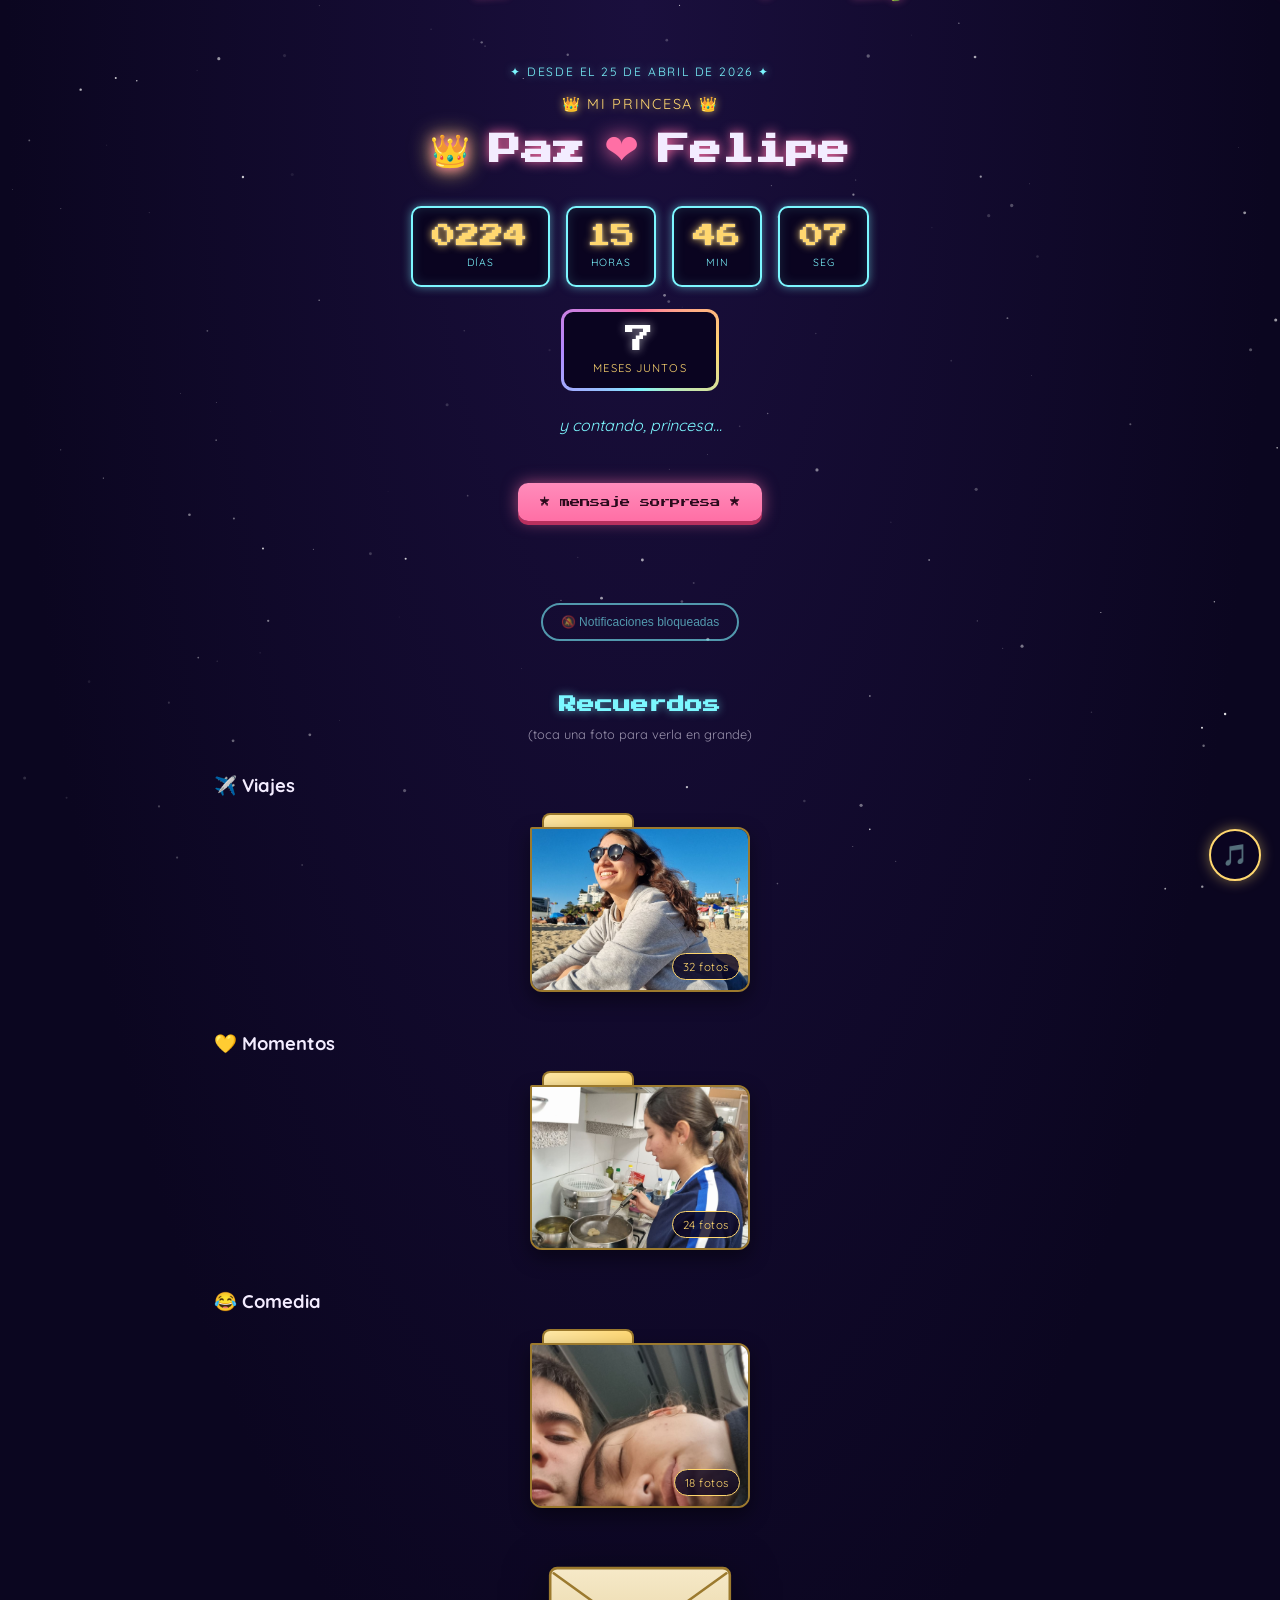
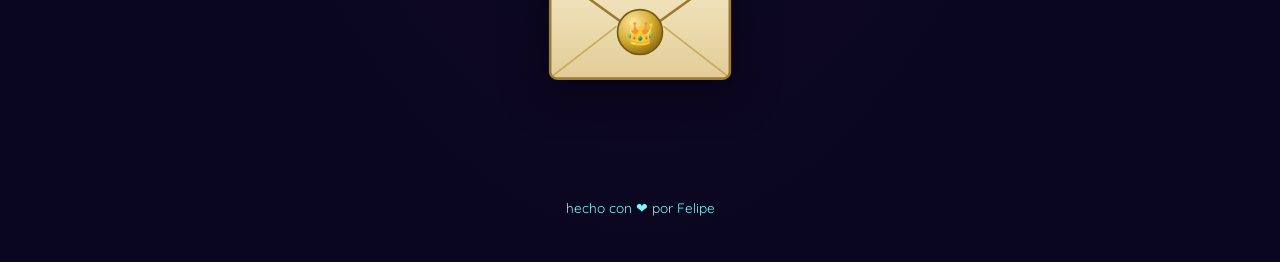
==== index.html @ 7b71f97b "Agrega musica de fondo con boton flotante Cancion: "Retro 8bit happy videogame music" (NiKneT_Art, P" ====
<!DOCTYPE html>
<html lang="es">
<head>
<meta charset="UTF-8">
<meta name="viewport" content="width=device-width, initial-scale=1.0, viewport-fit=cover">
<title>Paz 👑 Felipe</title>
<link rel="preconnect" href="https://fonts.googleapis.com">
<link rel="preconnect" href="https://fonts.gstatic.com" crossorigin>
<link href="https://fonts.googleapis.com/css2?family=Press+Start+2P&family=Quicksand:wght@400;600;700&display=swap" rel="stylesheet">
<link rel="stylesheet" href="style.css">
<link rel="manifest" href="manifest.json">
<link rel="icon" href="icons/icon-192.png">
<link rel="apple-touch-icon" href="icons/apple-touch-icon.png">
<meta name="theme-color" content="#1a0f3d">
<meta name="mobile-web-app-capable" content="yes">
<meta name="apple-mobile-web-app-capable" content="yes">
<meta name="apple-mobile-web-app-status-bar-style" content="black-translucent">
<meta name="apple-mobile-web-app-title" content="Paz y Felipe">
</head>
<body>

  <canvas id="stars-bg"></canvas>
  <div id="petals"></div>

  <audio id="bg-music" src="audio/background-music.mp3" loop preload="none"></audio>
  <button id="music-toggle" class="music-toggle" aria-label="Reproducir musica">&#127925;</button>

  <header class="hero">
    <p class="eyebrow">&#10022; desde el 25 de abril de 2026 &#10022;</p>
    <p class="princess-tag">&#128081; mi princesa &#128081;</p>
    <h1><span class="crown">&#128081;</span>Paz <button id="heart-btn" class="heart" aria-label="Presiona el corazon">&#10084;</button> Felipe</h1>

    <div id="counter" class="counter" aria-live="polite">
      <div class="unit"><span id="days">0000</span><small>días</small></div>
      <div class="unit"><span id="hours">00</span><small>horas</small></div>
      <div class="unit"><span id="minutes">00</span><small>min</small></div>
      <div class="unit"><span id="seconds">00</span><small>seg</small></div>
    </div>

    <div class="months-box">
      <div class="months-inner">
        <span id="months">0</span>
        <small>meses juntos</small>
      </div>
    </div>

    <p class="subtitle">y contando, princesa...</p>

    <button id="surprise-btn" class="surprise-btn">&#9733; mensaje sorpresa &#9733;</button>
    <p id="surprise-message" class="surprise-message"></p>

    <button id="notify-btn" class="notify-btn">&#128276; Avisarme cada mes cumplido</button>
  </header>

  <main>
    <section class="memories">
      <h2>Recuerdos</h2>
      <p class="hint">(toca una foto para verla en grande)</p>

      <div class="category">
        <h3>✈️ Viajes</h3>
        <div class="gallery" id="gallery-viajes"></div>
      </div>

      <div class="category">
        <h3>💛 Momentos</h3>
        <div class="gallery" id="gallery-momentos"></div>
      </div>

      <div class="category">
        <h3>😂 Comedia</h3>
        <div class="gallery" id="gallery-comedia"></div>
      </div>
    </section>

    <section class="letter-link">
      <a href="carta.html" class="letter-seal-button" aria-label="Abrir mi carta para ti">
        <svg viewBox="0 0 220 150" xmlns="http://www.w3.org/2000/svg" role="img" aria-hidden="true">
          <defs>
            <linearGradient id="envelope-paper" x1="0" y1="0" x2="0" y2="1">
              <stop offset="0%" stop-color="#f6e9c8"/>
              <stop offset="100%" stop-color="#e2cd97"/>
            </linearGradient>
            <radialGradient id="wax-gradient" cx="35%" cy="30%" r="75%">
              <stop offset="0%" stop-color="#ffe9a8"/>
              <stop offset="55%" stop-color="#d4af37"/>
              <stop offset="100%" stop-color="#8a6a10"/>
            </radialGradient>
          </defs>

          <rect x="6" y="14" width="208" height="128" rx="8" fill="url(#envelope-paper)" stroke="#9c7a2e" stroke-width="3"/>
          <path d="M10 20 L110 92 L210 20" fill="none" stroke="#9c7a2e" stroke-width="3" stroke-linecap="round" stroke-linejoin="round"/>
          <path d="M10 138 L82 82" fill="none" stroke="#c7a95c" stroke-width="2" stroke-linecap="round"/>
          <path d="M210 138 L138 82" fill="none" stroke="#c7a95c" stroke-width="2" stroke-linecap="round"/>

          <circle cx="110" cy="88" r="26" fill="url(#wax-gradient)" stroke="#7a5a13" stroke-width="2"/>
          <text x="110" y="98" text-anchor="middle" font-size="26">&#128081;</text>
        </svg>
      </a>
    </section>
  </main>

  <div id="lightbox" class="lightbox" aria-hidden="true">
    <button id="lightbox-close" class="lightbox-close" aria-label="Cerrar">&times;</button>
    <button id="lightbox-prev" class="lightbox-nav lightbox-prev" aria-label="Anterior">&#10094;</button>
    <img id="lightbox-img" src="" alt="Recuerdo ampliado">
    <button id="lightbox-next" class="lightbox-nav lightbox-next" aria-label="Siguiente">&#10095;</button>
    <span id="lightbox-counter" class="lightbox-counter"></span>
  </div>

  <footer>
    <p>hecho con &#10084; por Felipe</p>
  </footer>

  <script src="script.js"></script>
</body>
</html>
---- style.css ----
* {
  box-sizing: border-box;
}

:root {
  --bg-deep: #0b0620;
  --bg-mid: #1a0f3d;
  --accent: #ff6fa5;
  --accent-2: #7cf7ff;
  --accent-3: #ffd76f;
  --text: #f3ecff;
  --card-bg: rgba(26, 15, 61, 0.65);
  --card-border: rgba(124, 247, 255, 0.35);
}

html, body {
  margin: 0;
  min-height: 100%;
}

body {
  font-family: 'Quicksand', 'Segoe UI', sans-serif;
  color: var(--text);
  background: radial-gradient(ellipse at top, var(--bg-mid) 0%, var(--bg-deep) 70%);
  position: relative;
  overflow-x: hidden;
}

#stars-bg {
  position: fixed;
  inset: 0;
  width: 100%;
  height: 100%;
  z-index: 0;
  pointer-events: none;
}

#petals {
  position: fixed;
  inset: 0;
  width: 100%;
  height: 100%;
  z-index: 1;
  pointer-events: none;
  overflow: hidden;
}

.petal {
  position: absolute;
  top: -40px;
  font-size: 1.4rem;
  animation-name: fall;
  animation-timing-function: linear;
  animation-iteration-count: infinite;
  opacity: 0.85;
  filter: drop-shadow(0 0 4px rgba(255, 111, 165, 0.5));
}

@keyframes fall {
  0% { transform: translateY(-5vh) translateX(0) rotate(0deg); }
  50% { transform: translateY(50vh) translateX(20px) rotate(180deg); }
  100% { transform: translateY(105vh) translateX(-15px) rotate(360deg); }
}

header, main, footer {
  position: relative;
  z-index: 2;
}

/* boton de musica de fondo */
.music-toggle {
  position: fixed;
  bottom: 1.2rem;
  right: 1.2rem;
  z-index: 60;
  width: 52px;
  height: 52px;
  border-radius: 50%;
  background: #0a0420;
  border: 2px solid var(--accent-3);
  color: var(--accent-3);
  font-size: 1.3rem;
  cursor: pointer;
  box-shadow: 0 0 14px rgba(255, 215, 111, 0.45);
  transition: transform 0.2s ease;
}

.music-toggle:hover {
  transform: scale(1.08);
}

.music-toggle.playing {
  animation: note-bounce 1s ease-in-out infinite;
  border-color: var(--accent);
  color: var(--accent);
  box-shadow: 0 0 14px rgba(255, 111, 165, 0.5);
}

@keyframes note-bounce {
  0%, 100% { transform: scale(1); }
  50% { transform: scale(1.12); }
}

.hero {
  text-align: center;
  padding: 4rem 1.5rem 2.5rem;
}

.eyebrow {
  text-transform: uppercase;
  letter-spacing: 0.15em;
  font-size: 0.75rem;
  color: var(--accent-2);
  margin: 0 0 1rem;
  text-shadow: 0 0 8px rgba(124, 247, 255, 0.6);
}

.princess-tag {
  font-size: 0.9rem;
  letter-spacing: 0.12em;
  text-transform: uppercase;
  color: var(--accent-3);
  text-shadow: 0 0 8px rgba(255, 215, 111, 0.7);
  margin: 0 0 1rem;
}

.hero h1 {
  font-family: 'Press Start 2P', monospace;
  font-size: clamp(1.1rem, 4vw, 2rem);
  margin: 0 0 2rem;
  text-shadow: 0 0 12px var(--accent);
  display: flex;
  align-items: center;
  justify-content: center;
  gap: 0.6em;
  flex-wrap: wrap;
}

.crown {
  display: inline-block;
  animation: crown-float 2.4s ease-in-out infinite;
  filter: drop-shadow(0 0 10px var(--accent-3));
}

@keyframes crown-float {
  0%, 100% { transform: translateY(0) rotate(-4deg); }
  50% { transform: translateY(-8px) rotate(4deg); }
}

.heart {
  color: var(--accent);
  display: inline-block;
  background: none;
  border: none;
  font-size: 1.3em;
  cursor: pointer;
  animation: beat 1.4s ease-in-out infinite;
  filter: drop-shadow(0 0 10px var(--accent));
  padding: 0;
  line-height: 1;
}

.heart:hover {
  transform: scale(1.15);
}

@keyframes beat {
  0%, 100% { transform: scale(1); }
  50% { transform: scale(1.2); }
}

/* retro arcade counter */
.counter {
  display: flex;
  justify-content: center;
  gap: 1rem;
  flex-wrap: wrap;
  margin-top: 2.2rem;
}

.unit {
  background: #0a0420;
  border: 2px solid var(--accent-2);
  border-radius: 10px;
  padding: 1rem 1.2rem;
  min-width: 90px;
  box-shadow:
    0 0 10px rgba(124, 247, 255, 0.5),
    inset 0 0 12px rgba(124, 247, 255, 0.15);
}

.unit span {
  display: block;
  font-family: 'Press Start 2P', monospace;
  font-size: 1.5rem;
  color: var(--accent-3);
  text-shadow: 0 0 8px var(--accent-3), 0 0 2px #fff;
  animation: flicker 3.2s infinite steps(1);
}

@keyframes flicker {
  0%, 92%, 96%, 100% { opacity: 1; }
  94% { opacity: 0.7; }
}

.unit small {
  display: block;
  margin-top: 0.5rem;
  font-size: 0.65rem;
  text-transform: uppercase;
  letter-spacing: 0.1em;
  color: var(--accent-2);
}

.subtitle {
  margin-top: 1.5rem;
  font-style: italic;
  color: var(--accent-2);
}

/* months-together spinning box */
.months-box {
  display: flex;
  justify-content: center;
  margin-top: 1.4rem;
}

.months-inner {
  position: relative;
  z-index: 1;
  background: #0a0420;
  border-radius: 12px;
  padding: 1rem 2rem;
  overflow: hidden;
}

.months-inner::before {
  content: "";
  position: absolute;
  inset: -60%;
  background: conic-gradient(from 0deg, #ff6fa5, #ffd76f, #7cf7ff, #b388ff, #ff6fa5);
  animation: spin-colors 5s linear infinite;
  z-index: -2;
}

.months-inner::after {
  content: "";
  position: absolute;
  inset: 3px;
  background: #0a0420;
  border-radius: 9px;
  z-index: -1;
}

@keyframes spin-colors {
  to { transform: rotate(360deg); }
}

.months-inner span {
  display: block;
  text-align: center;
  font-family: 'Press Start 2P', monospace;
  font-size: 1.8rem;
  color: #fff;
  text-shadow: 0 0 10px rgba(255, 255, 255, 0.6);
}

.months-inner small {
  display: block;
  text-align: center;
  margin-top: 0.4rem;
  font-size: 0.7rem;
  text-transform: uppercase;
  letter-spacing: 0.1em;
  color: var(--accent-3);
}

/* notify button */
.notify-btn {
  margin-top: 1.2rem;
  font-size: 0.75rem;
  background: transparent;
  color: var(--accent-2);
  border: 2px solid var(--accent-2);
  padding: 0.6rem 1.1rem;
  border-radius: 999px;
  cursor: pointer;
  transition: background 0.2s ease, color 0.2s ease;
}

.notify-btn:hover {
  background: var(--accent-2);
  color: #0a0420;
}

.notify-btn:disabled {
  opacity: 0.6;
  cursor: default;
  background: transparent;
  color: var(--accent-2);
}

/* surprise button */
.surprise-btn {
  margin-top: 2rem;
  font-family: 'Press Start 2P', monospace;
  font-size: 0.65rem;
  background: linear-gradient(180deg, #ff8cbb, var(--accent));
  color: #2a0a1c;
  border: none;
  padding: 0.9rem 1.4rem;
  border-radius: 10px;
  cursor: pointer;
  box-shadow: 0 4px 0 #b8305e, 0 0 16px rgba(255, 111, 165, 0.6);
  transition: transform 0.1s ease;
}

.surprise-btn:active {
  transform: translateY(4px);
  box-shadow: 0 0 0 #b8305e, 0 0 16px rgba(255, 111, 165, 0.6);
}

.surprise-message {
  margin-top: 1.2rem;
  min-height: 1.6em;
  font-size: 1.05rem;
  color: var(--accent-3);
  text-shadow: 0 0 6px rgba(255, 215, 111, 0.6);
}

main {
  max-width: 900px;
  margin: 0 auto;
  padding: 0 1.5rem 4rem;
}

.memories h2 {
  text-align: center;
  font-family: 'Press Start 2P', monospace;
  font-size: 1.1rem;
  margin-bottom: 0.5rem;
  color: var(--accent-2);
  text-shadow: 0 0 10px rgba(124, 247, 255, 0.6);
}

.hint {
  text-align: center;
  font-size: 0.8rem;
  color: rgba(243, 236, 255, 0.6);
  margin-bottom: 2rem;
}

.category {
  margin-bottom: 2.5rem;
}

.category h3 {
  font-size: 1.15rem;
  margin-bottom: 1rem;
  color: var(--text);
}

.gallery {
  display: flex;
  justify-content: center;
}

/* gallery cover styled as a photo folder */
.gallery-cover {
  width: 220px;
  max-width: 70vw;
  cursor: pointer;
  transition: transform 0.2s ease;
}

.gallery-cover:hover {
  transform: translateY(-4px) scale(1.02);
}

.folder-tab {
  width: 42%;
  height: 16px;
  margin-left: 12px;
  background: linear-gradient(135deg, #ffe9a8, var(--accent-3));
  border: 2px solid #9c7a2e;
  border-bottom: none;
  border-radius: 8px 8px 0 0;
}

.folder-body {
  position: relative;
  aspect-ratio: 4 / 3;
  margin-top: -2px;
  border-radius: 2px 12px 12px 12px;
  overflow: hidden;
  border: 2px solid #9c7a2e;
  box-shadow: 0 8px 20px rgba(0, 0, 0, 0.45);
}

.folder-body img {
  width: 100%;
  height: 100%;
  object-fit: cover;
  display: block;
}

.gallery-badge {
  position: absolute;
  z-index: 2;
  bottom: 10px;
  right: 8px;
  background: rgba(10, 4, 32, 0.8);
  color: var(--accent-3);
  border: 1px solid var(--accent-3);
  font-size: 0.72rem;
  letter-spacing: 0.04em;
  padding: 0.3rem 0.65rem;
  border-radius: 999px;
}

/* lightbox */
.lightbox {
  display: none;
  position: fixed;
  inset: 0;
  z-index: 100;
  background: rgba(6, 3, 20, 0.92);
  align-items: center;
  justify-content: center;
  padding: 2rem;
}

.lightbox.open {
  display: flex;
}

.lightbox img {
  max-width: 88vw;
  max-height: 82vh;
  border-radius: 10px;
  box-shadow: 0 0 40px rgba(255, 111, 165, 0.4);
}

.lightbox-close {
  position: absolute;
  top: 1.2rem;
  right: 1.5rem;
  background: none;
  border: 2px solid var(--accent-2);
  color: var(--accent-2);
  font-size: 1.6rem;
  line-height: 1;
  width: 44px;
  height: 44px;
  border-radius: 50%;
  cursor: pointer;
}

.lightbox-nav {
  position: absolute;
  top: 50%;
  transform: translateY(-50%);
  background: rgba(10, 4, 32, 0.6);
  border: 2px solid var(--accent-2);
  color: var(--accent-2);
  font-size: 1.3rem;
  width: 46px;
  height: 46px;
  border-radius: 50%;
  cursor: pointer;
}

.lightbox-prev {
  left: 1rem;
}

.lightbox-next {
  right: 1rem;
}

.lightbox-counter {
  position: absolute;
  bottom: 1.2rem;
  left: 50%;
  transform: translateX(-50%);
  color: var(--accent-3);
  font-size: 0.85rem;
  letter-spacing: 0.05em;
}

.letter-link {
  text-align: center;
  margin-top: 3rem;
}

.letter-seal-button {
  display: inline-block;
  width: 190px;
  max-width: 60vw;
  transition: transform 0.2s ease;
  filter: drop-shadow(0 10px 22px rgba(0, 0, 0, 0.5));
}

.letter-seal-button:hover {
  transform: translateY(-4px) scale(1.03);
}

.letter-seal-button svg {
  width: 100%;
  display: block;
}

footer {
  text-align: center;
  padding: 2rem;
  font-size: 0.85rem;
  color: var(--accent-2);
}

.letter-page {
  max-width: 700px;
  margin: 0 auto;
  padding: 3rem 1.5rem;
  position: relative;
  z-index: 2;
}

.back-link {
  display: inline-block;
  margin-bottom: 2rem;
  color: var(--accent-2);
  text-decoration: none;
  font-size: 0.9rem;
}

.letter-paper {
  position: relative;
  background:
    radial-gradient(ellipse at 20% 15%, rgba(150, 110, 40, 0.12), transparent 55%),
    radial-gradient(ellipse at 85% 80%, rgba(150, 110, 40, 0.15), transparent 55%),
    linear-gradient(160deg, #f6e9c8 0%, #ecd9a6 55%, #e6cf95 100%);
  border: 6px double #9c7a2e;
  border-radius: 6px;
  padding: 3.5rem 2.5rem 3rem;
  box-shadow:
    0 0 40px rgba(0, 0, 0, 0.45),
    inset 0 0 60px rgba(124, 82, 20, 0.18);
  color: #4a3316;
}

.letter-seal {
  position: absolute;
  top: -28px;
  left: 50%;
  transform: translateX(-50%) rotate(-6deg);
  width: 64px;
  height: 64px;
  border-radius: 50%;
  display: flex;
  align-items: center;
  justify-content: center;
  font-size: 1.8rem;
  background: radial-gradient(circle at 35% 30%, #ffe9a8, #d4af37 55%, #8a6a10 100%);
  border: 2px solid #7a5a13;
  box-shadow:
    0 4px 10px rgba(0, 0, 0, 0.4),
    inset 0 0 6px rgba(0, 0, 0, 0.35);
}

.letter-paper h1 {
  text-align: center;
  margin-top: 1rem;
  font-family: 'Cinzel', serif;
  font-size: 1.9rem;
  letter-spacing: 0.06em;
  color: #6b4a12;
}

.letter-to {
  text-align: center;
  font-family: 'Cinzel', serif;
  font-size: 1rem;
  letter-spacing: 0.08em;
  color: #8a6a1e;
  margin-top: -0.5rem;
  margin-bottom: 2rem;
}

.letter-body {
  white-space: pre-line;
  line-height: 1.9;
  font-family: 'EB Garamond', 'Georgia', serif;
  font-size: 1.2rem;
  min-height: 160px;
}

.signature {
  text-align: right;
  font-family: 'EB Garamond', serif;
  font-style: italic;
  font-size: 1.15rem;
  margin-top: 2rem;
  color: #6b4a12;
}

.letter-photo {
  margin-top: 2.5rem;
  display: flex;
  justify-content: center;
}

.letter-photo img {
  max-width: 100%;
  width: 320px;
  border: 10px solid #fdf8ea;
  border-bottom-width: 34px;
  border-radius: 2px;
  box-shadow: 0 10px 24px rgba(0, 0, 0, 0.45);
  transform: rotate(-3deg);
}

/* cursor sparkle trail */
.sparkle {
  position: fixed;
  z-index: 50;
  pointer-events: none !important;
  font-size: 1rem;
  animation: sparkle-fade 0.8s ease-out forwards;
}

@keyframes sparkle-fade {
  0% { opacity: 1; transform: translateY(0) scale(1); }
  100% { opacity: 0; transform: translateY(-24px) scale(0.4); }
}

/* heart burst */
.burst-heart {
  position: fixed;
  z-index: 50;
  pointer-events: none !important;
  font-size: 1.4rem;
  animation: burst-fly 1s ease-out forwards;
}

@keyframes burst-fly {
  0% { opacity: 1; transform: translate(0, 0) scale(1); }
  100% { opacity: 0; transform: translate(var(--dx), var(--dy)) scale(0.5); }
}
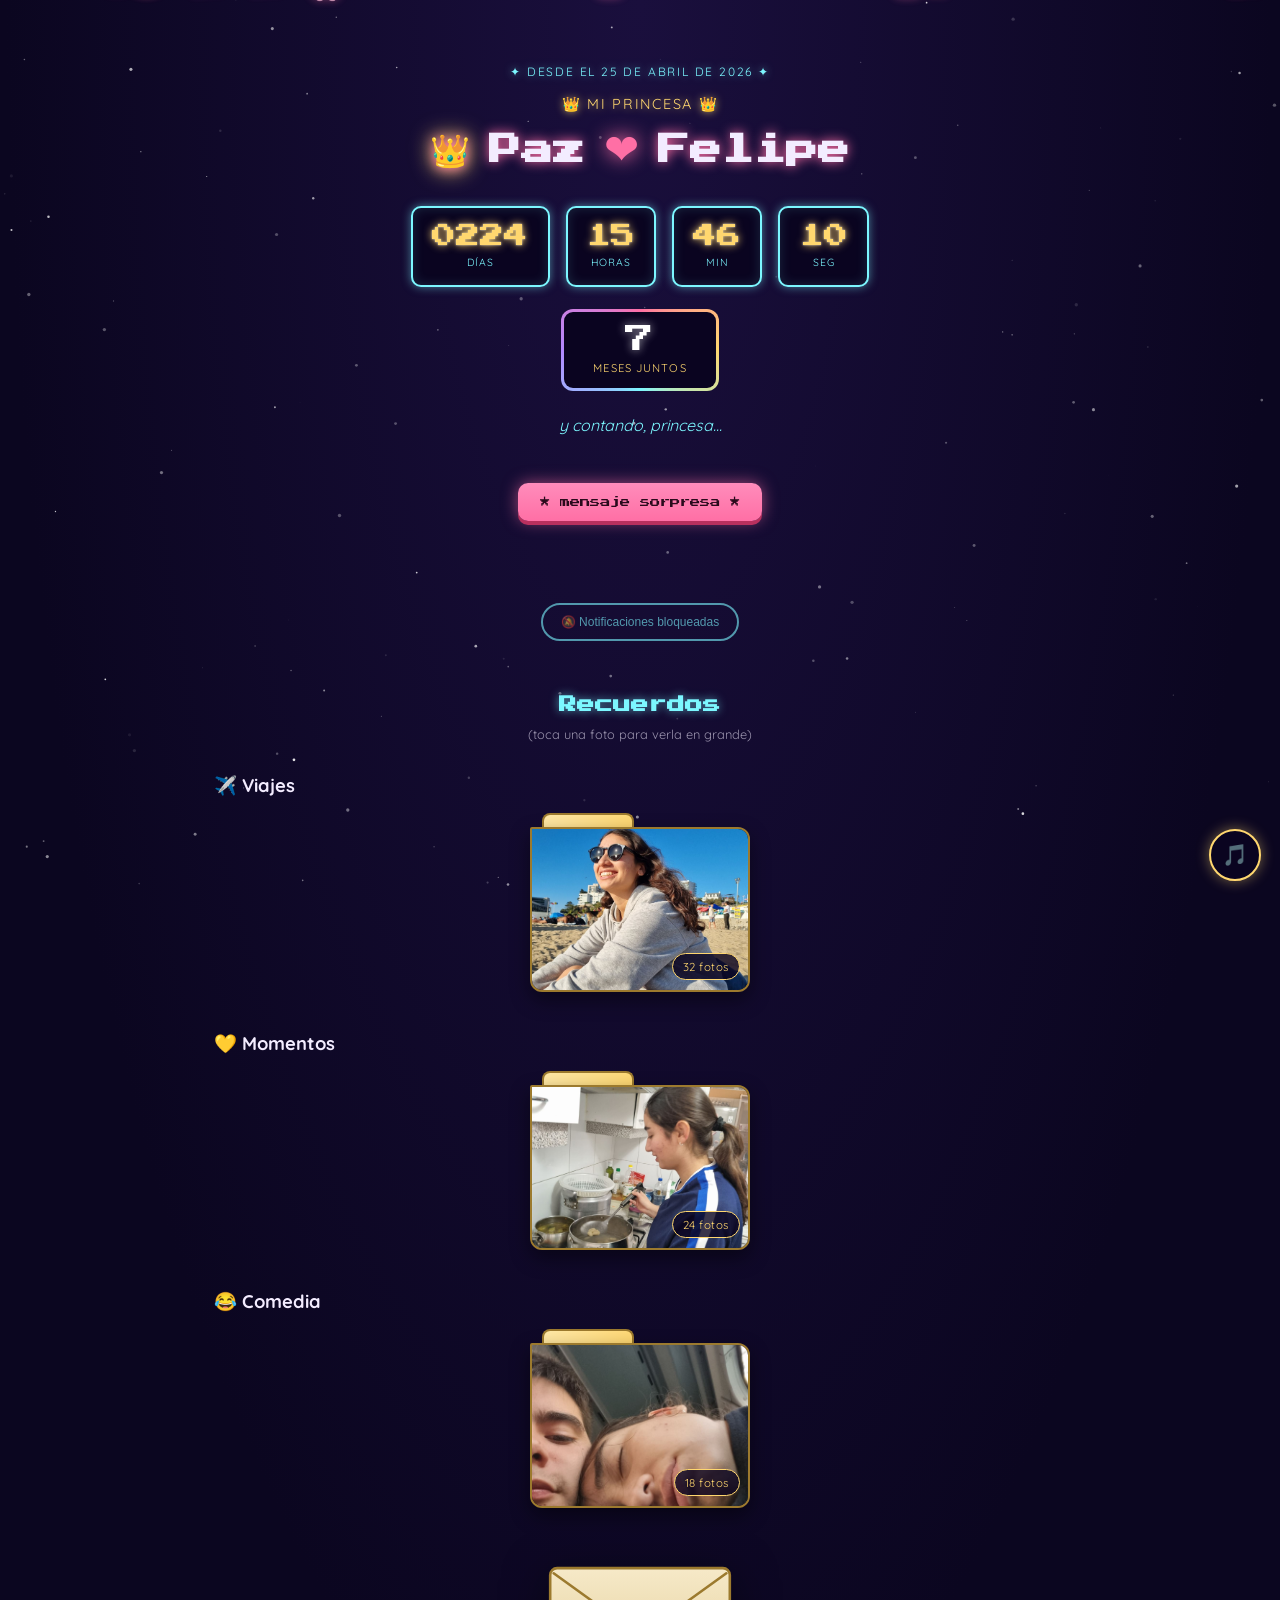
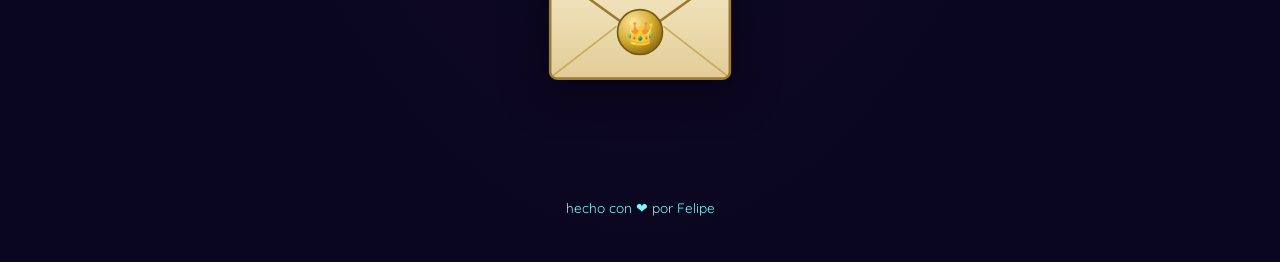
==== commit 46ca93b8: "Conecta OneSignal para notificaciones garantizadas a las 12pm - Fusiona el SDK Web Push de OneSignal" ====
--- a/index.html
+++ b/index.html
@@ -16,6 +16,16 @@
 <meta name="apple-mobile-web-app-capable" content="yes">
 <meta name="apple-mobile-web-app-status-bar-style" content="black-translucent">
 <meta name="apple-mobile-web-app-title" content="Paz y Felipe">
+<script src="https://cdn.onesignal.com/sdks/web/v16/OneSignalSDK.page.js" defer></script>
+<script>
+  window.OneSignalDeferred = window.OneSignalDeferred || [];
+  OneSignalDeferred.push(async function (OneSignal) {
+    await OneSignal.init({
+      appId: "19a4e4ce-695c-44c9-a738-b080ce274927",
+      serviceWorkerPath: "sw.js",
+    });
+  });
+</script>
 </head>
 <body>
 
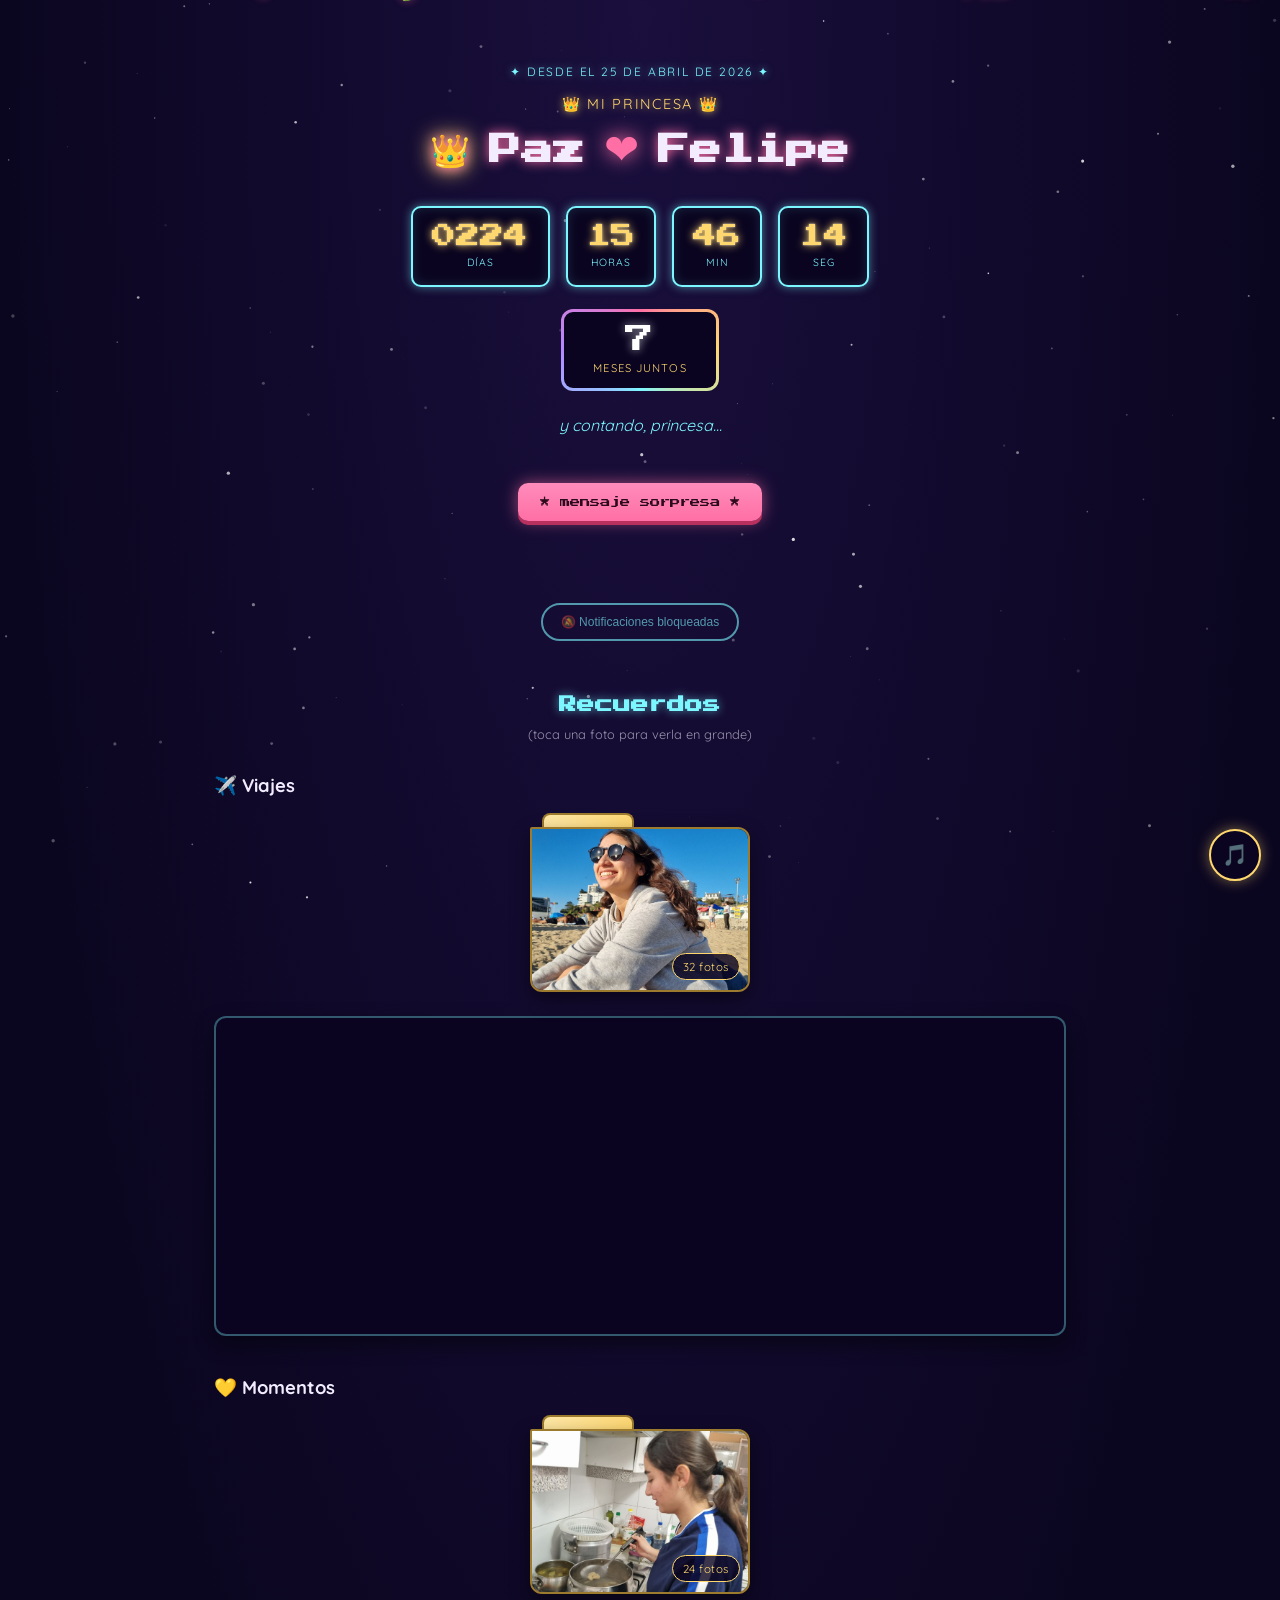
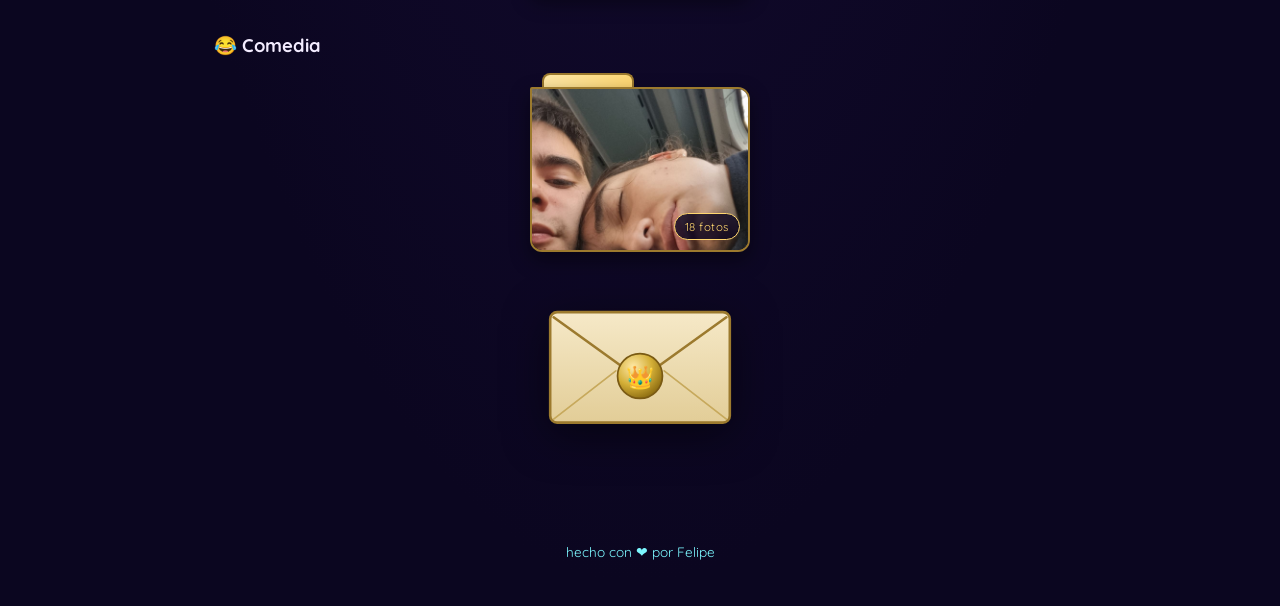
==== commit d79749d6: "Agrega mapa de viajes (vacio, listo para pines) Mapa Leaflet con tiles oscuros de Esri (sin necesida" ====
--- a/index.html
+++ b/index.html
@@ -7,6 +7,7 @@
 <link rel="preconnect" href="https://fonts.googleapis.com">
 <link rel="preconnect" href="https://fonts.gstatic.com" crossorigin>
 <link href="https://fonts.googleapis.com/css2?family=Press+Start+2P&family=Quicksand:wght@400;600;700&display=swap" rel="stylesheet">
+<link rel="stylesheet" href="https://unpkg.com/leaflet@1.9.4/dist/leaflet.css">
 <link rel="stylesheet" href="style.css">
 <link rel="manifest" href="manifest.json">
 <link rel="icon" href="icons/icon-192.png">
@@ -70,6 +71,7 @@
       <div class="category">
         <h3>✈️ Viajes</h3>
         <div class="gallery" id="gallery-viajes"></div>
+        <div id="travel-map" class="travel-map"></div>
       </div>
 
       <div class="category">
@@ -122,6 +124,7 @@
     <p>hecho con &#10084; por Felipe</p>
   </footer>
 
+  <script src="https://unpkg.com/leaflet@1.9.4/dist/leaflet.js"></script>
   <script src="script.js"></script>
 </body>
 </html>
--- a/style.css
+++ b/style.css
@@ -358,6 +358,54 @@
   font-size: 1.15rem;
   margin-bottom: 1rem;
   color: var(--text);
+}
+
+/* mapa de viajes */
+.travel-map {
+  margin-top: 1.5rem;
+  height: 320px;
+  border-radius: 12px;
+  overflow: hidden;
+  border: 2px solid var(--card-border);
+  box-shadow: 0 8px 20px rgba(0, 0, 0, 0.45);
+  background: #0a0420;
+}
+
+.map-pin {
+  font-size: 1.6rem;
+  line-height: 1;
+  text-align: center;
+  filter: drop-shadow(0 0 6px rgba(255, 215, 111, 0.85));
+}
+
+.travel-map .leaflet-control-zoom a {
+  background: #0a0420;
+  color: var(--accent-3);
+  border-color: var(--card-border) !important;
+}
+
+.travel-map .leaflet-control-zoom a:hover {
+  background: #16123a;
+}
+
+.travel-map .leaflet-control-attribution {
+  background: rgba(10, 4, 32, 0.75);
+  color: var(--text);
+}
+
+.travel-map .leaflet-control-attribution a {
+  color: var(--accent-2);
+}
+
+.travel-map .leaflet-popup-content-wrapper {
+  background: #0a0420;
+  color: var(--text);
+  border: 1px solid var(--card-border);
+  border-radius: 10px;
+}
+
+.travel-map .leaflet-popup-tip {
+  background: #0a0420;
 }
 
 .gallery {
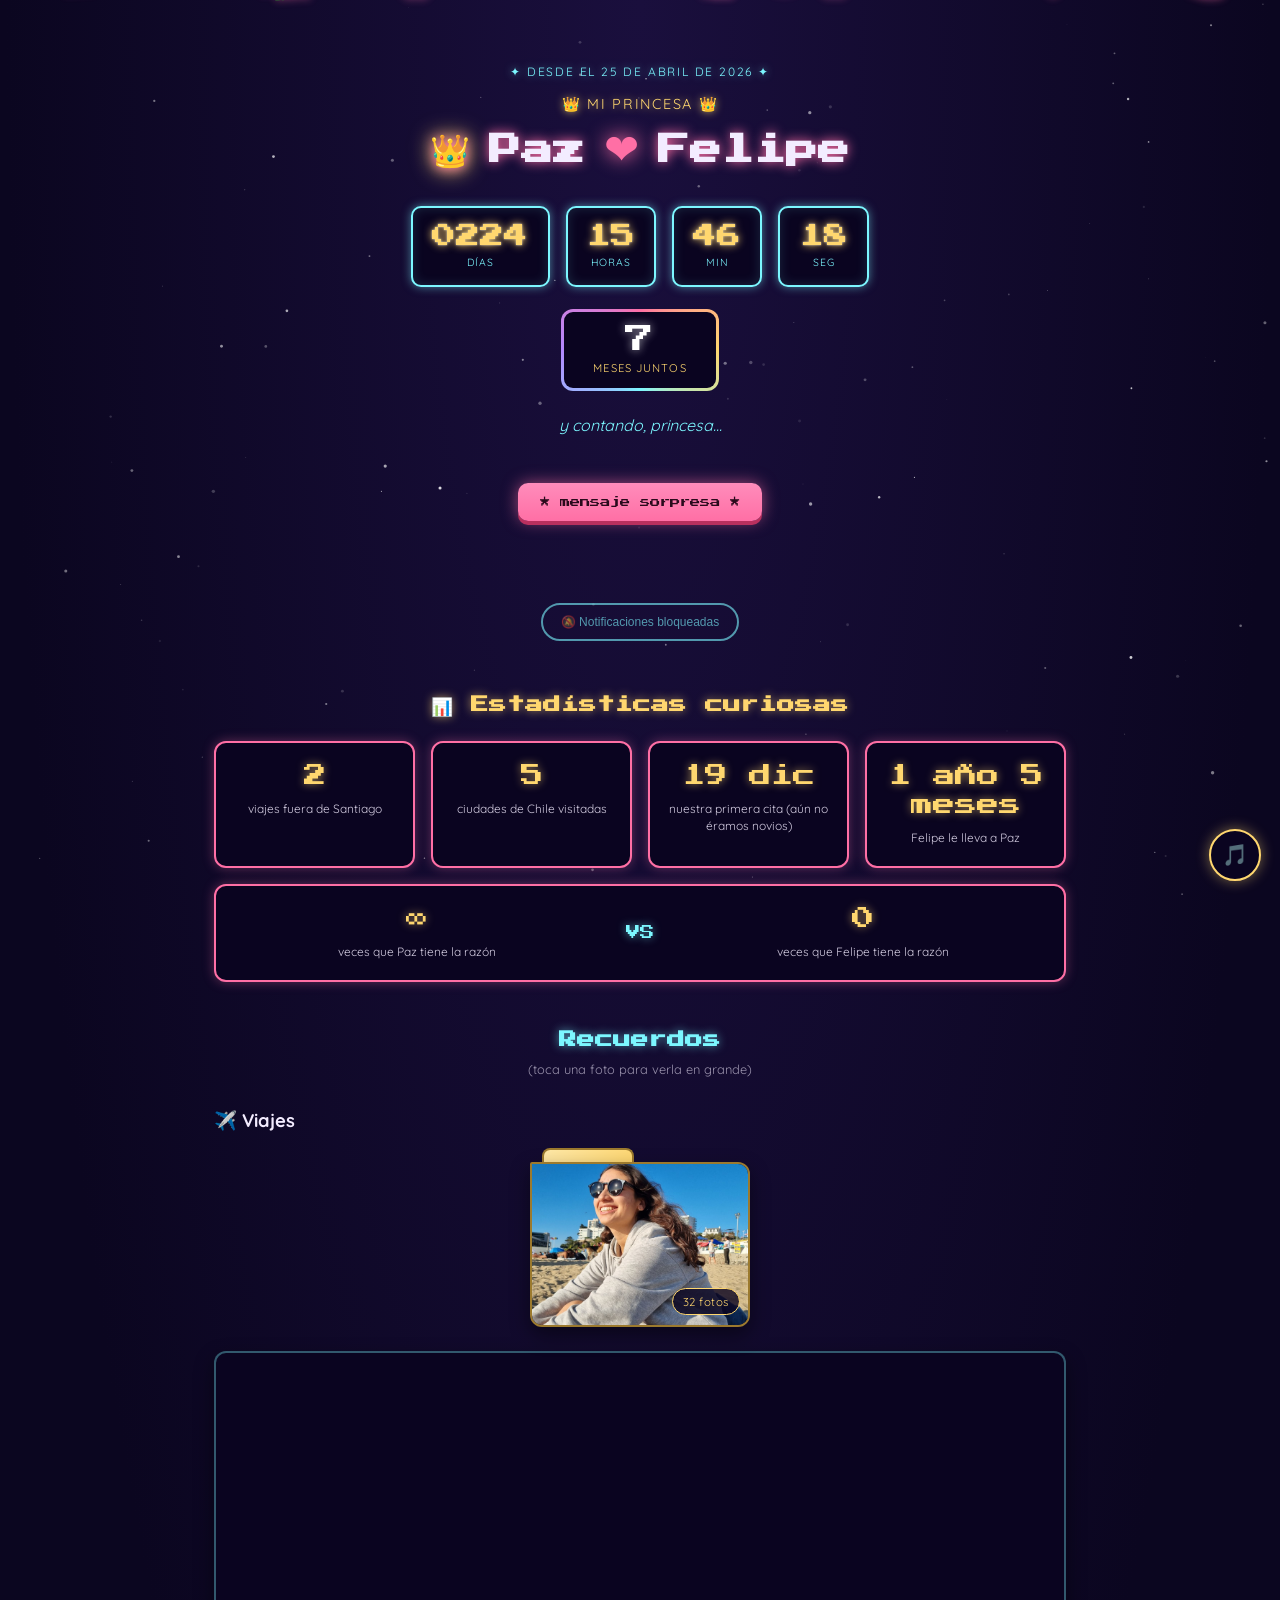
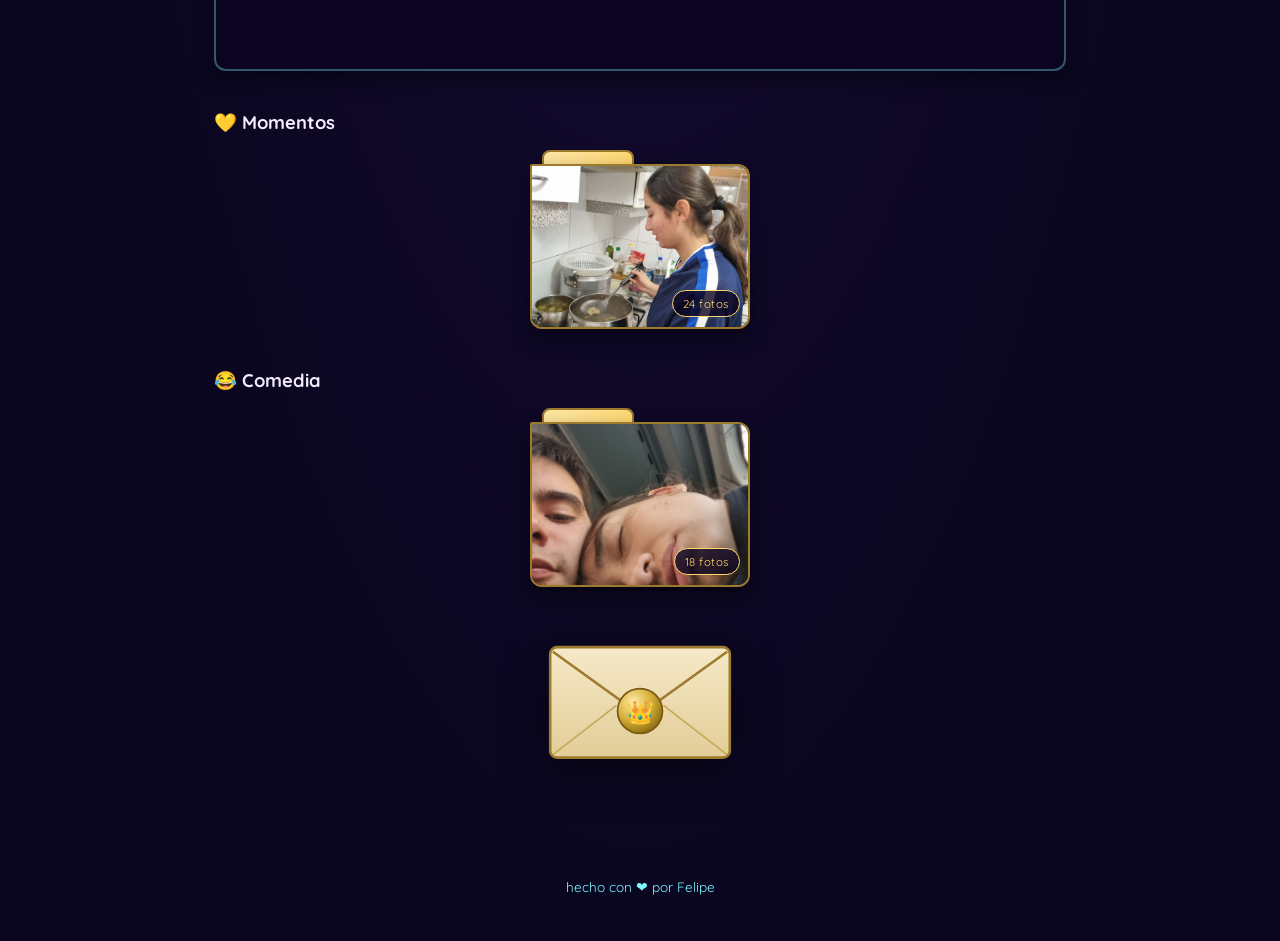
==== commit 94e76c71: "Agrega seccion de estadisticas curiosas Tarjetas estilo retro con los datos que paso Felipe: viajes " ====
--- a/index.html
+++ b/index.html
@@ -64,6 +64,39 @@
   </header>
 
   <main>
+    <section class="stats-section">
+      <h2>&#128202; Estadísticas curiosas</h2>
+      <div class="stats-grid">
+        <div class="stat-card">
+          <span class="stat-value">2</span>
+          <small>viajes fuera de Santiago</small>
+        </div>
+        <div class="stat-card">
+          <span class="stat-value">5</span>
+          <small>ciudades de Chile visitadas</small>
+        </div>
+        <div class="stat-card">
+          <span class="stat-value">19 dic</span>
+          <small>nuestra primera cita (aún no éramos novios)</small>
+        </div>
+        <div class="stat-card">
+          <span class="stat-value">1 año 5 meses</span>
+          <small>Felipe le lleva a Paz</small>
+        </div>
+        <div class="stat-card stat-versus">
+          <div class="versus-side">
+            <span class="stat-value">&infin;</span>
+            <small>veces que Paz tiene la razón</small>
+          </div>
+          <div class="versus-tag">VS</div>
+          <div class="versus-side">
+            <span class="stat-value">0</span>
+            <small>veces que Felipe tiene la razón</small>
+          </div>
+        </div>
+      </div>
+    </section>
+
     <section class="memories">
       <h2>Recuerdos</h2>
       <p class="hint">(toca una foto para verla en grande)</p>
--- a/style.css
+++ b/style.css
@@ -341,6 +341,74 @@
   margin-bottom: 0.5rem;
   color: var(--accent-2);
   text-shadow: 0 0 10px rgba(124, 247, 255, 0.6);
+}
+
+/* estadisticas curiosas */
+.stats-section {
+  margin-bottom: 3rem;
+}
+
+.stats-section h2 {
+  text-align: center;
+  font-family: 'Press Start 2P', monospace;
+  font-size: 1.1rem;
+  margin-bottom: 1.5rem;
+  color: var(--accent-3);
+  text-shadow: 0 0 10px rgba(255, 215, 111, 0.6);
+}
+
+.stats-grid {
+  display: grid;
+  grid-template-columns: repeat(auto-fit, minmax(160px, 1fr));
+  gap: 1rem;
+}
+
+.stat-card {
+  background: #0a0420;
+  border: 2px solid var(--accent);
+  border-radius: 12px;
+  padding: 1.2rem 1rem;
+  text-align: center;
+  box-shadow: 0 0 12px rgba(255, 111, 165, 0.35);
+}
+
+.stat-value {
+  display: block;
+  font-family: 'Press Start 2P', monospace;
+  font-size: 1.4rem;
+  color: var(--accent-3);
+  text-shadow: 0 0 8px rgba(255, 215, 111, 0.6);
+  line-height: 1.3;
+}
+
+.stat-card small {
+  display: block;
+  margin-top: 0.6rem;
+  font-size: 0.75rem;
+  color: var(--text);
+  opacity: 0.85;
+  line-height: 1.4;
+}
+
+.stat-versus {
+  grid-column: 1 / -1;
+  display: flex;
+  align-items: center;
+  justify-content: center;
+  gap: 1.5rem;
+  flex-wrap: wrap;
+}
+
+.versus-side {
+  flex: 1;
+  min-width: 140px;
+}
+
+.versus-tag {
+  font-family: 'Press Start 2P', monospace;
+  font-size: 0.9rem;
+  color: var(--accent-2);
+  text-shadow: 0 0 8px rgba(124, 247, 255, 0.6);
 }
 
 .hint {
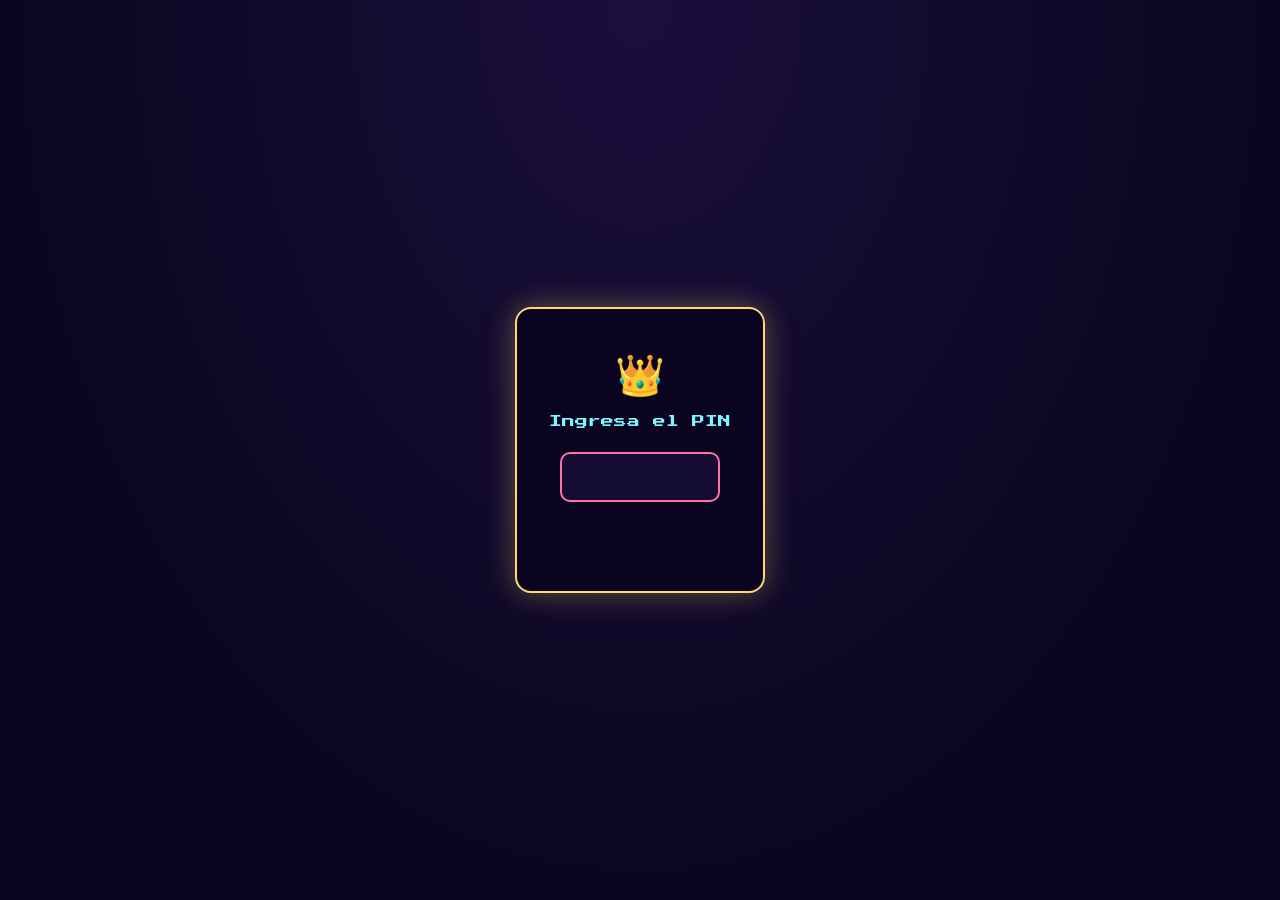
==== commit febc247f: "Agrega candado de acceso con PIN y actualiza URLs tras renombrar el repo - Pantalla de PIN (2504) an" ====
--- a/index.html
+++ b/index.html
@@ -29,6 +29,21 @@
 </script>
 </head>
 <body>
+
+  <div id="pin-lock" class="pin-lock">
+    <div class="pin-lock-box">
+      <div class="pin-lock-crown">&#128081;</div>
+      <p class="pin-lock-label">Ingresa el PIN</p>
+      <input type="password" id="pin-input" class="pin-input" inputmode="numeric" maxlength="4" autocomplete="off">
+      <p id="pin-error" class="pin-error"></p>
+    </div>
+  </div>
+  <script>
+    if (localStorage.getItem("paz-felipe-unlocked") !== "yes") {
+      document.getElementById("pin-lock").classList.add("show");
+      document.body.classList.add("locked-body");
+    }
+  </script>
 
   <canvas id="stars-bg"></canvas>
   <div id="petals"></div>
--- a/style.css
+++ b/style.css
@@ -16,6 +16,73 @@
 html, body {
   margin: 0;
   min-height: 100%;
+}
+
+/* candado de acceso con PIN */
+body.locked-body > *:not(#pin-lock) {
+  display: none !important;
+}
+
+.pin-lock {
+  display: none;
+  position: fixed;
+  inset: 0;
+  z-index: 9999;
+  background: radial-gradient(ellipse at top, var(--bg-mid) 0%, var(--bg-deep) 70%);
+  align-items: center;
+  justify-content: center;
+  padding: 1.5rem;
+}
+
+.pin-lock.show {
+  display: flex;
+}
+
+.pin-lock-box {
+  text-align: center;
+  padding: 2.5rem 2rem;
+  background: #0a0420;
+  border: 2px solid var(--accent-3);
+  border-radius: 16px;
+  box-shadow: 0 0 30px rgba(255, 215, 111, 0.35);
+}
+
+.pin-lock-crown {
+  font-size: 2.5rem;
+  margin-bottom: 1rem;
+  animation: crown-float 2.4s ease-in-out infinite;
+}
+
+.pin-lock-label {
+  font-family: 'Press Start 2P', monospace;
+  font-size: 0.8rem;
+  color: var(--accent-2);
+  margin-bottom: 1.5rem;
+}
+
+.pin-input {
+  width: 160px;
+  font-family: 'Press Start 2P', monospace;
+  font-size: 1.5rem;
+  text-align: center;
+  letter-spacing: 0.5em;
+  background: #150c33;
+  border: 2px solid var(--accent-2);
+  border-radius: 10px;
+  color: var(--accent-3);
+  padding: 0.7rem 0.5rem 0.7rem 0.9rem;
+}
+
+.pin-input:focus {
+  outline: none;
+  border-color: var(--accent);
+}
+
+.pin-error {
+  min-height: 1.4em;
+  margin-top: 1rem;
+  color: var(--accent);
+  font-size: 0.85rem;
 }
 
 body {
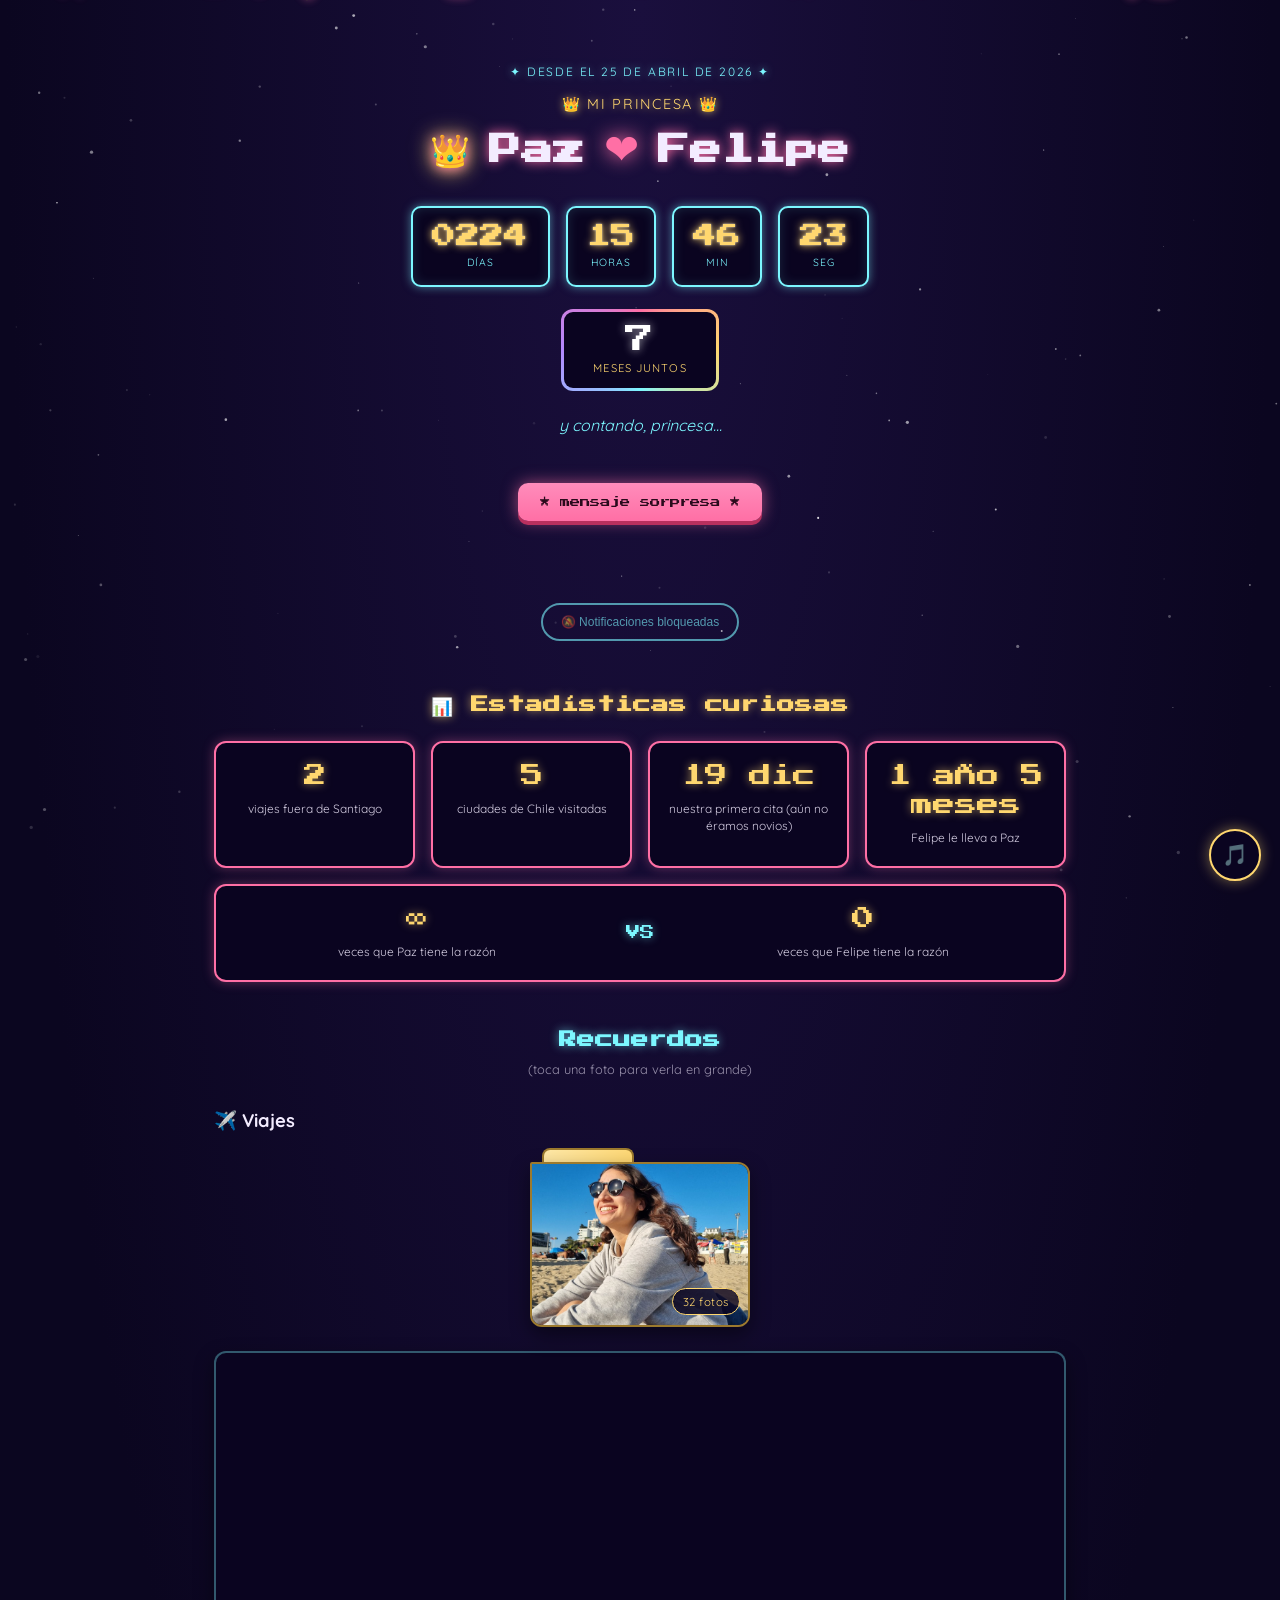
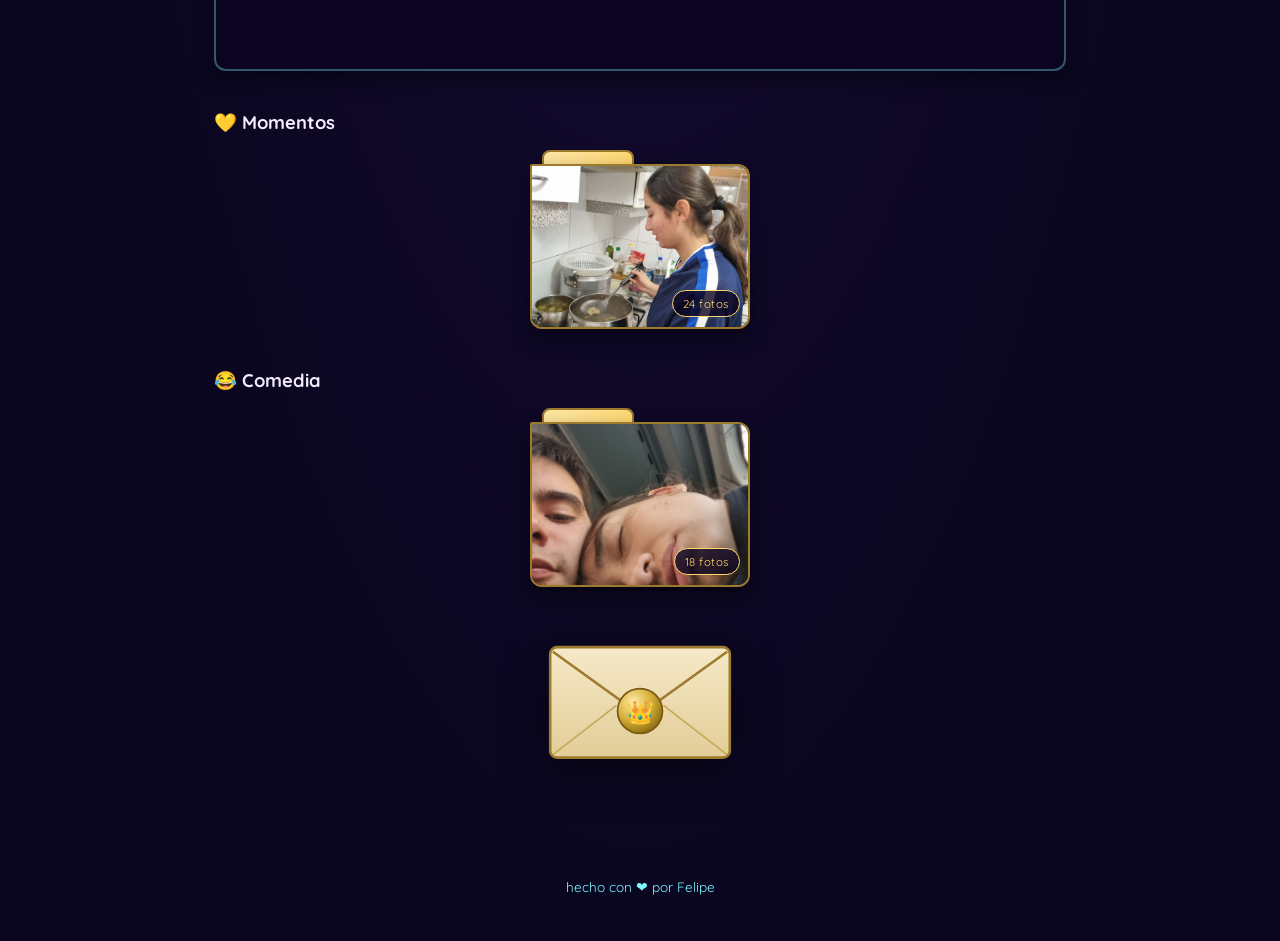
==== commit f7bb1ed2: "Revert "Agrega candado de acceso con PIN y actualiza URLs tras renombrar el repo" This reverts commi" ====
--- a/index.html
+++ b/index.html
@@ -29,21 +29,6 @@
 </script>
 </head>
 <body>
-
-  <div id="pin-lock" class="pin-lock">
-    <div class="pin-lock-box">
-      <div class="pin-lock-crown">&#128081;</div>
-      <p class="pin-lock-label">Ingresa el PIN</p>
-      <input type="password" id="pin-input" class="pin-input" inputmode="numeric" maxlength="4" autocomplete="off">
-      <p id="pin-error" class="pin-error"></p>
-    </div>
-  </div>
-  <script>
-    if (localStorage.getItem("paz-felipe-unlocked") !== "yes") {
-      document.getElementById("pin-lock").classList.add("show");
-      document.body.classList.add("locked-body");
-    }
-  </script>
 
   <canvas id="stars-bg"></canvas>
   <div id="petals"></div>
--- a/style.css
+++ b/style.css
@@ -16,73 +16,6 @@
 html, body {
   margin: 0;
   min-height: 100%;
-}
-
-/* candado de acceso con PIN */
-body.locked-body > *:not(#pin-lock) {
-  display: none !important;
-}
-
-.pin-lock {
-  display: none;
-  position: fixed;
-  inset: 0;
-  z-index: 9999;
-  background: radial-gradient(ellipse at top, var(--bg-mid) 0%, var(--bg-deep) 70%);
-  align-items: center;
-  justify-content: center;
-  padding: 1.5rem;
-}
-
-.pin-lock.show {
-  display: flex;
-}
-
-.pin-lock-box {
-  text-align: center;
-  padding: 2.5rem 2rem;
-  background: #0a0420;
-  border: 2px solid var(--accent-3);
-  border-radius: 16px;
-  box-shadow: 0 0 30px rgba(255, 215, 111, 0.35);
-}
-
-.pin-lock-crown {
-  font-size: 2.5rem;
-  margin-bottom: 1rem;
-  animation: crown-float 2.4s ease-in-out infinite;
-}
-
-.pin-lock-label {
-  font-family: 'Press Start 2P', monospace;
-  font-size: 0.8rem;
-  color: var(--accent-2);
-  margin-bottom: 1.5rem;
-}
-
-.pin-input {
-  width: 160px;
-  font-family: 'Press Start 2P', monospace;
-  font-size: 1.5rem;
-  text-align: center;
-  letter-spacing: 0.5em;
-  background: #150c33;
-  border: 2px solid var(--accent-2);
-  border-radius: 10px;
-  color: var(--accent-3);
-  padding: 0.7rem 0.5rem 0.7rem 0.9rem;
-}
-
-.pin-input:focus {
-  outline: none;
-  border-color: var(--accent);
-}
-
-.pin-error {
-  min-height: 1.4em;
-  margin-top: 1rem;
-  color: var(--accent);
-  font-size: 0.85rem;
 }
 
 body {
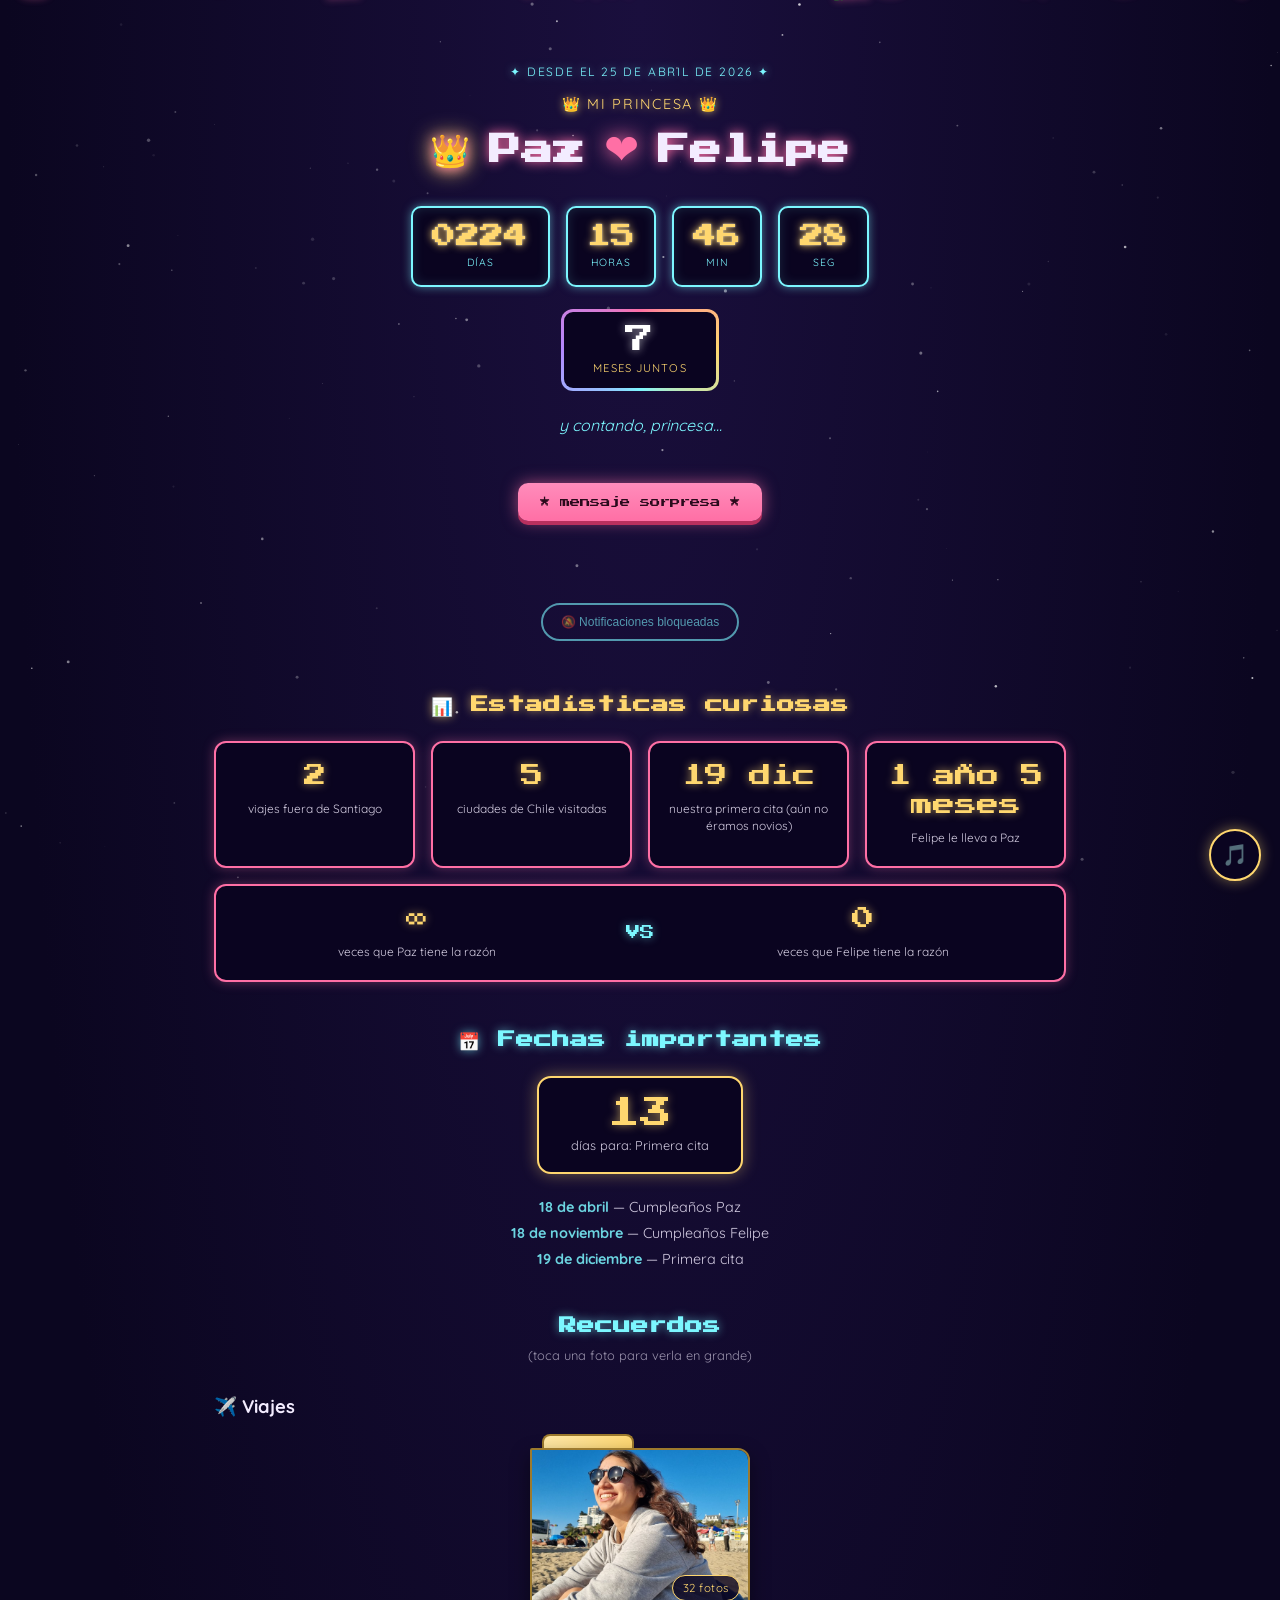
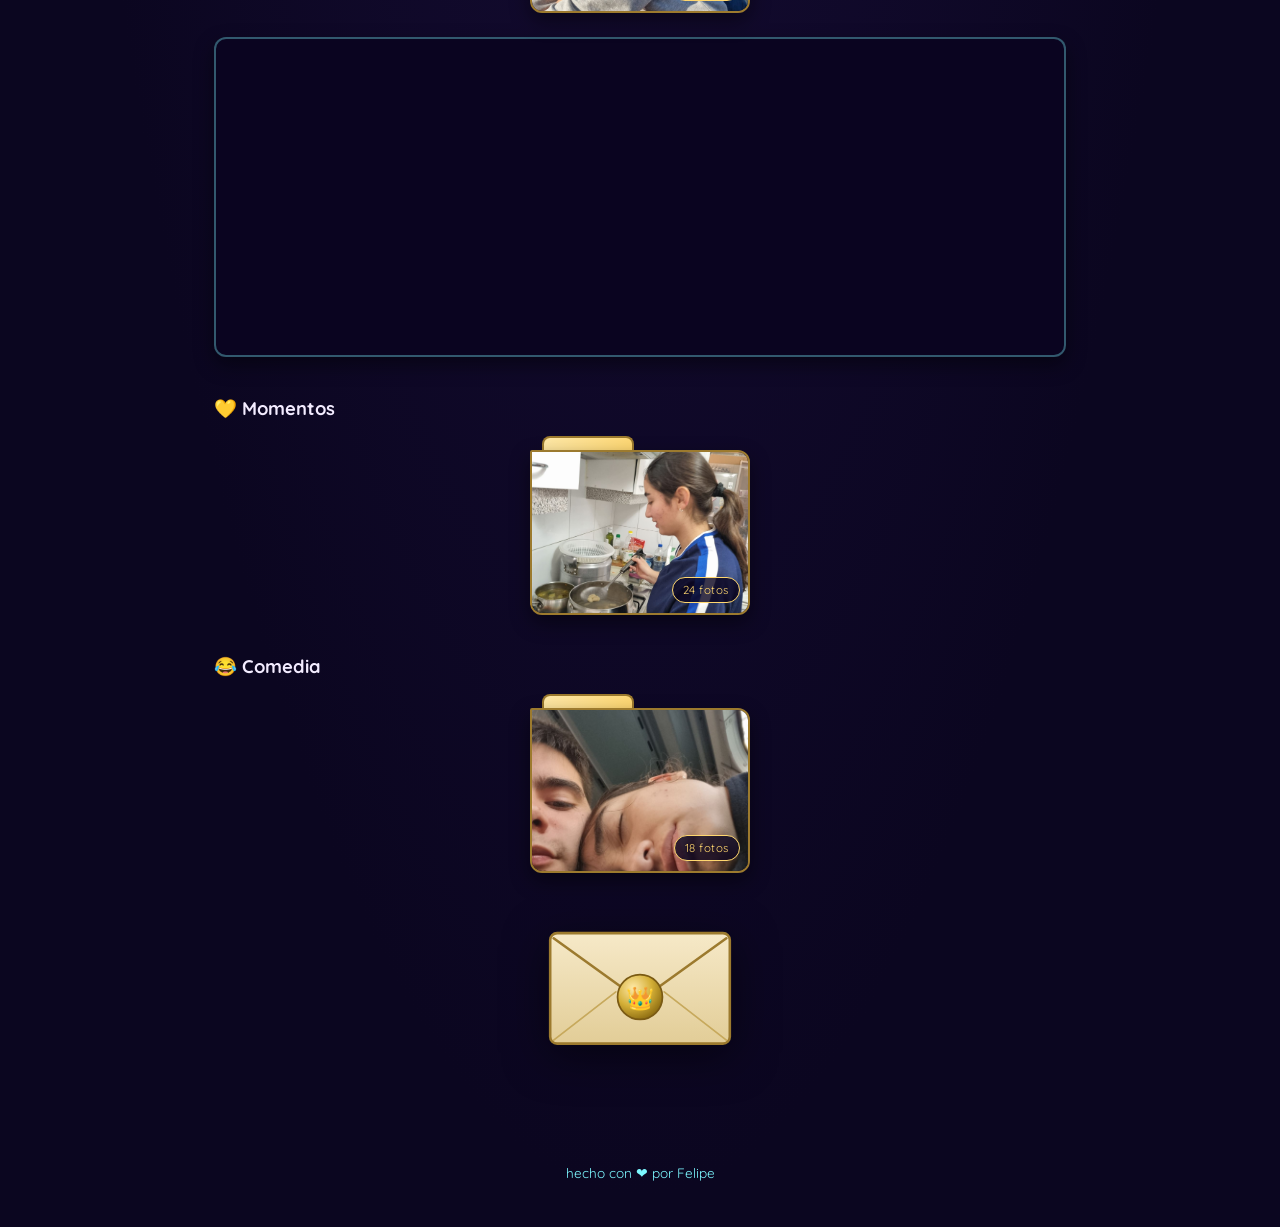
==== commit 33ac9917: "Agrega seccion de fechas importantes con contador de dias Cumpleanos de Paz (18 abril), cumpleanos d" ====
--- a/index.html
+++ b/index.html
@@ -97,6 +97,19 @@
       </div>
     </section>
 
+    <section class="dates-section">
+      <h2>&#128197; Fechas importantes</h2>
+      <div class="next-date-badge">
+        <span id="next-date-days">--</span>
+        <small id="next-date-label">calculando...</small>
+      </div>
+      <ul class="dates-list">
+        <li><strong>18 de abril</strong> — Cumpleaños Paz</li>
+        <li><strong>18 de noviembre</strong> — Cumpleaños Felipe</li>
+        <li><strong>19 de diciembre</strong> — Primera cita</li>
+      </ul>
+    </section>
+
     <section class="memories">
       <h2>Recuerdos</h2>
       <p class="hint">(toca una foto para verla en grande)</p>
--- a/style.css
+++ b/style.css
@@ -346,6 +346,62 @@
 /* estadisticas curiosas */
 .stats-section {
   margin-bottom: 3rem;
+}
+
+/* fechas importantes */
+.dates-section {
+  margin-bottom: 3rem;
+  text-align: center;
+}
+
+.dates-section h2 {
+  font-family: 'Press Start 2P', monospace;
+  font-size: 1.1rem;
+  margin-bottom: 1.5rem;
+  color: var(--accent-2);
+  text-shadow: 0 0 10px rgba(124, 247, 255, 0.6);
+}
+
+.next-date-badge {
+  display: inline-flex;
+  flex-direction: column;
+  align-items: center;
+  background: #0a0420;
+  border: 2px solid var(--accent-3);
+  border-radius: 14px;
+  padding: 1.2rem 2rem;
+  box-shadow: 0 0 16px rgba(255, 215, 111, 0.4);
+  margin-bottom: 1.5rem;
+}
+
+.next-date-badge span {
+  font-family: 'Press Start 2P', monospace;
+  font-size: 2rem;
+  color: var(--accent-3);
+  text-shadow: 0 0 10px rgba(255, 215, 111, 0.6);
+}
+
+.next-date-badge small {
+  margin-top: 0.5rem;
+  font-size: 0.8rem;
+  color: var(--text);
+  opacity: 0.85;
+}
+
+.dates-list {
+  list-style: none;
+  padding: 0;
+  margin: 0;
+  display: flex;
+  flex-direction: column;
+  gap: 0.5rem;
+  font-size: 0.9rem;
+  color: var(--text);
+  opacity: 0.85;
+}
+
+.dates-list strong {
+  color: var(--accent-2);
 }
 
 .stats-section h2 {
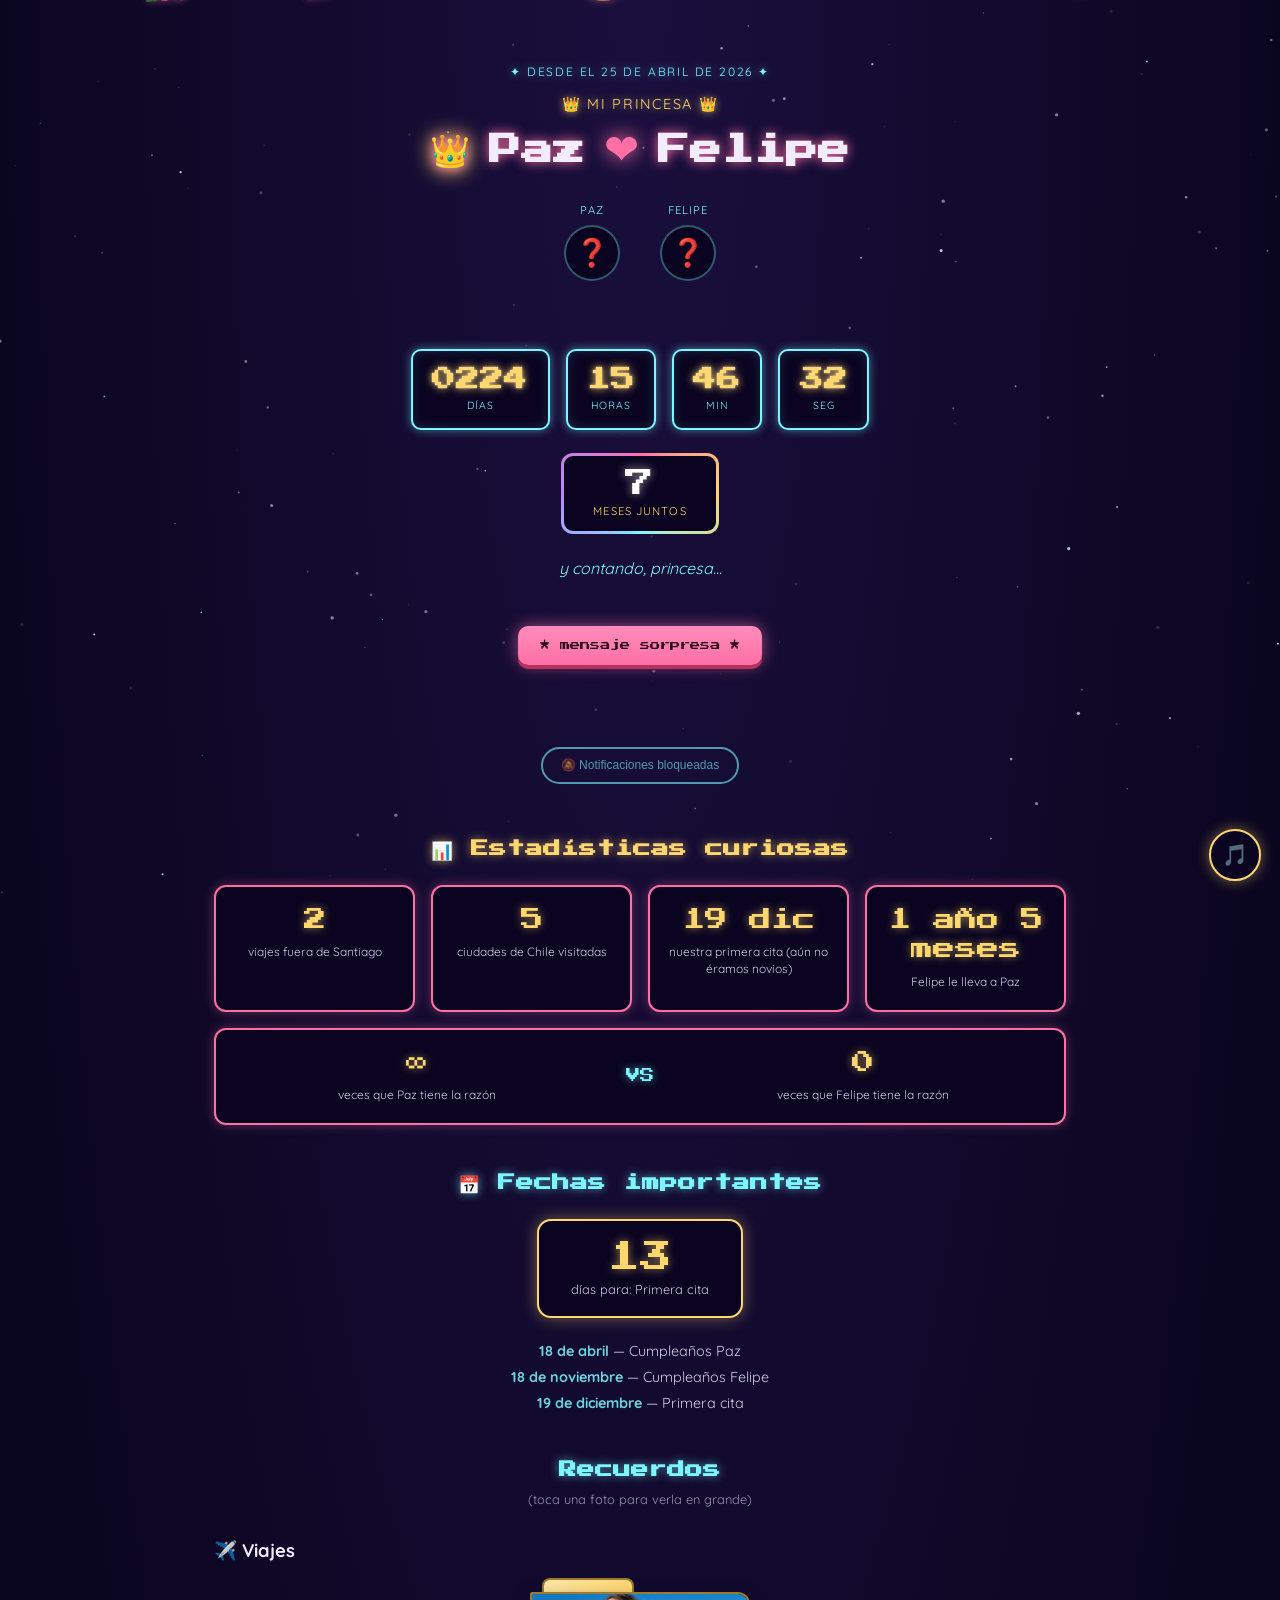
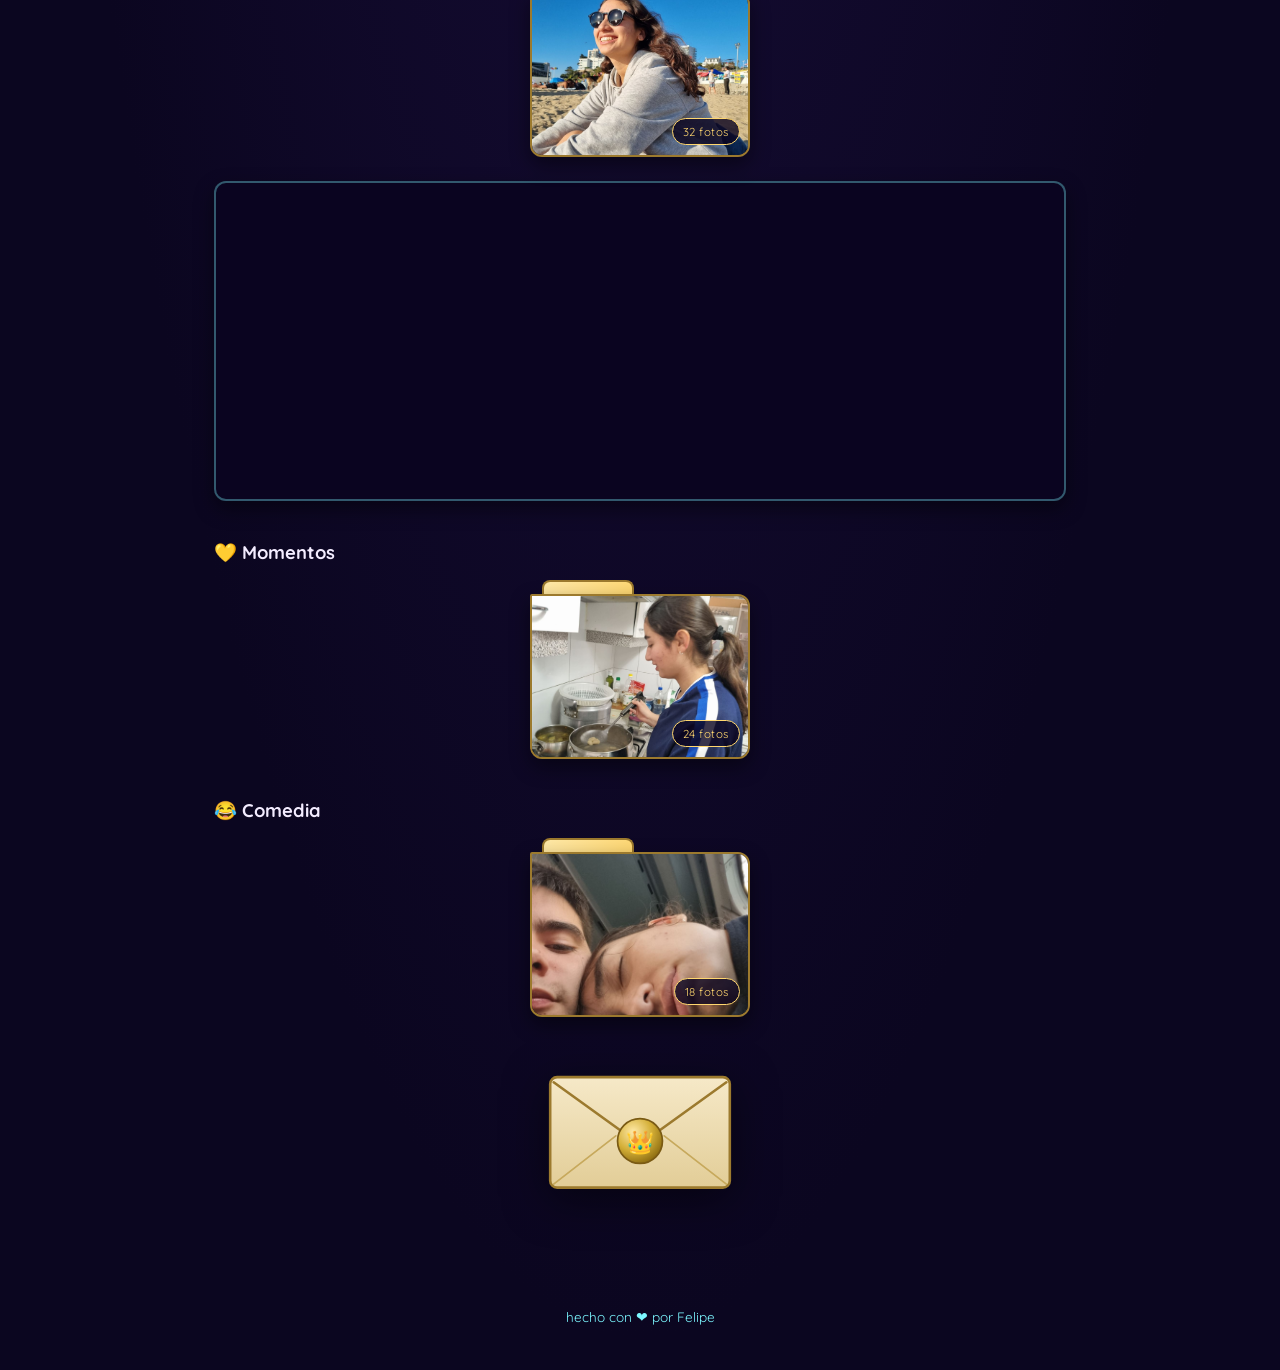
==== commit 3c7db109: "Agrega mood compartido en tiempo real (Firebase Realtime Database) - Widget bajo el titulo con la ca" ====
--- a/index.html
+++ b/index.html
@@ -40,6 +40,19 @@
     <p class="eyebrow">&#10022; desde el 25 de abril de 2026 &#10022;</p>
     <p class="princess-tag">&#128081; mi princesa &#128081;</p>
     <h1><span class="crown">&#128081;</span>Paz <button id="heart-btn" class="heart" aria-label="Presiona el corazon">&#10084;</button> Felipe</h1>
+
+    <div id="mood-widget" class="mood-widget">
+      <div class="mood-person">
+        <span class="mood-name">Paz</span>
+        <button class="mood-face" id="mood-face-paz" aria-label="Mood de Paz">&#10067;</button>
+        <p class="mood-message" id="mood-message-paz"></p>
+      </div>
+      <div class="mood-person">
+        <span class="mood-name">Felipe</span>
+        <button class="mood-face" id="mood-face-felipe" aria-label="Mood de Felipe">&#10067;</button>
+        <p class="mood-message" id="mood-message-felipe"></p>
+      </div>
+    </div>
 
     <div id="counter" class="counter" aria-live="polite">
       <div class="unit"><span id="days">0000</span><small>días</small></div>
@@ -170,6 +183,8 @@
     <p>hecho con &#10084; por Felipe</p>
   </footer>
 
+  <script src="https://www.gstatic.com/firebasejs/12.19.0/firebase-app-compat.js"></script>
+  <script src="https://www.gstatic.com/firebasejs/12.19.0/firebase-database-compat.js"></script>
   <script src="https://unpkg.com/leaflet@1.9.4/dist/leaflet.js"></script>
   <script src="script.js"></script>
 </body>
--- a/style.css
+++ b/style.css
@@ -216,6 +216,206 @@
   margin-top: 1.5rem;
   font-style: italic;
   color: var(--accent-2);
+}
+
+/* mood compartido */
+.mood-widget {
+  display: flex;
+  justify-content: center;
+  gap: 2.5rem;
+  margin: 1.8rem 0;
+}
+
+.mood-person {
+  display: flex;
+  flex-direction: column;
+  align-items: center;
+  max-width: 140px;
+}
+
+.mood-name {
+  font-size: 0.7rem;
+  text-transform: uppercase;
+  letter-spacing: 0.08em;
+  color: var(--accent-2);
+  margin-bottom: 0.5rem;
+}
+
+.mood-face {
+  width: 56px;
+  height: 56px;
+  border-radius: 50%;
+  background: #0a0420;
+  border: 2px solid var(--card-border);
+  font-size: 1.7rem;
+  display: flex;
+  align-items: center;
+  justify-content: center;
+  cursor: default;
+  transition: transform 0.2s ease;
+  color: var(--text);
+}
+
+.mood-face-editable {
+  cursor: pointer;
+}
+
+.mood-face-editable:hover {
+  transform: scale(1.08);
+}
+
+.mood-message {
+  margin-top: 0.5rem;
+  font-size: 0.72rem;
+  color: var(--text);
+  opacity: 0.85;
+  text-align: center;
+  min-height: 1.2em;
+  word-break: break-word;
+}
+
+/* selector de identidad (primera vez) */
+.identity-overlay {
+  position: fixed;
+  inset: 0;
+  z-index: 9999;
+  background: rgba(6, 3, 20, 0.92);
+  display: flex;
+  align-items: center;
+  justify-content: center;
+  padding: 1.5rem;
+}
+
+.identity-box {
+  text-align: center;
+  padding: 2.5rem 2rem;
+  background: #0a0420;
+  border: 2px solid var(--accent-3);
+  border-radius: 16px;
+  box-shadow: 0 0 30px rgba(255, 215, 111, 0.35);
+}
+
+.identity-crown {
+  font-size: 2.5rem;
+  margin-bottom: 1rem;
+}
+
+.identity-label {
+  font-family: 'Press Start 2P', monospace;
+  font-size: 0.85rem;
+  color: var(--accent-2);
+  margin-bottom: 1.5rem;
+}
+
+.identity-buttons {
+  display: flex;
+  gap: 1rem;
+  justify-content: center;
+  flex-wrap: wrap;
+}
+
+.identity-btn {
+  font-family: 'Press Start 2P', monospace;
+  font-size: 0.65rem;
+  background: linear-gradient(180deg, #ff8cbb, var(--accent));
+  color: #2a0a1c;
+  border: none;
+  padding: 0.8rem 1.1rem;
+  border-radius: 10px;
+  cursor: pointer;
+}
+
+/* picker de mood */
+.mood-picker {
+  position: fixed;
+  inset: 0;
+  z-index: 9998;
+  background: rgba(6, 3, 20, 0.85);
+  display: flex;
+  align-items: center;
+  justify-content: center;
+  padding: 1.5rem;
+}
+
+.mood-picker-box {
+  background: #0a0420;
+  border: 2px solid var(--accent-2);
+  border-radius: 16px;
+  padding: 1.8rem;
+  max-width: 320px;
+  width: 100%;
+  box-shadow: 0 0 30px rgba(124, 247, 255, 0.3);
+}
+
+.mood-options {
+  display: grid;
+  grid-template-columns: repeat(3, 1fr);
+  gap: 0.7rem;
+  margin-bottom: 1.2rem;
+}
+
+.mood-option {
+  font-size: 1.6rem;
+  background: #150c33;
+  border: 2px solid var(--card-border);
+  border-radius: 12px;
+  padding: 0.5rem;
+  cursor: pointer;
+  transition: transform 0.15s ease, border-color 0.15s ease;
+}
+
+.mood-option:hover {
+  transform: scale(1.08);
+}
+
+.mood-option.selected {
+  border-color: var(--accent-3);
+  box-shadow: 0 0 10px rgba(255, 215, 111, 0.6);
+}
+
+.mood-message-input {
+  width: 100%;
+  background: #150c33;
+  border: 2px solid var(--card-border);
+  border-radius: 8px;
+  color: var(--text);
+  padding: 0.6rem 0.8rem;
+  font-family: 'Quicksand', sans-serif;
+  font-size: 0.9rem;
+  margin-bottom: 1.2rem;
+  box-sizing: border-box;
+}
+
+.mood-message-input:focus {
+  outline: none;
+  border-color: var(--accent-2);
+}
+
+.mood-picker-actions {
+  display: flex;
+  gap: 0.8rem;
+  justify-content: center;
+}
+
+.mood-save-btn,
+.mood-cancel-btn {
+  font-size: 0.8rem;
+  padding: 0.6rem 1.1rem;
+  border-radius: 999px;
+  cursor: pointer;
+  border: none;
+}
+
+.mood-save-btn {
+  background: var(--accent);
+  color: #2a0a1c;
+  font-weight: bold;
+}
+
+.mood-cancel-btn {
+  background: transparent;
+  border: 2px solid var(--card-border);
+  color: var(--text);
 }
 
 /* months-together spinning box */
